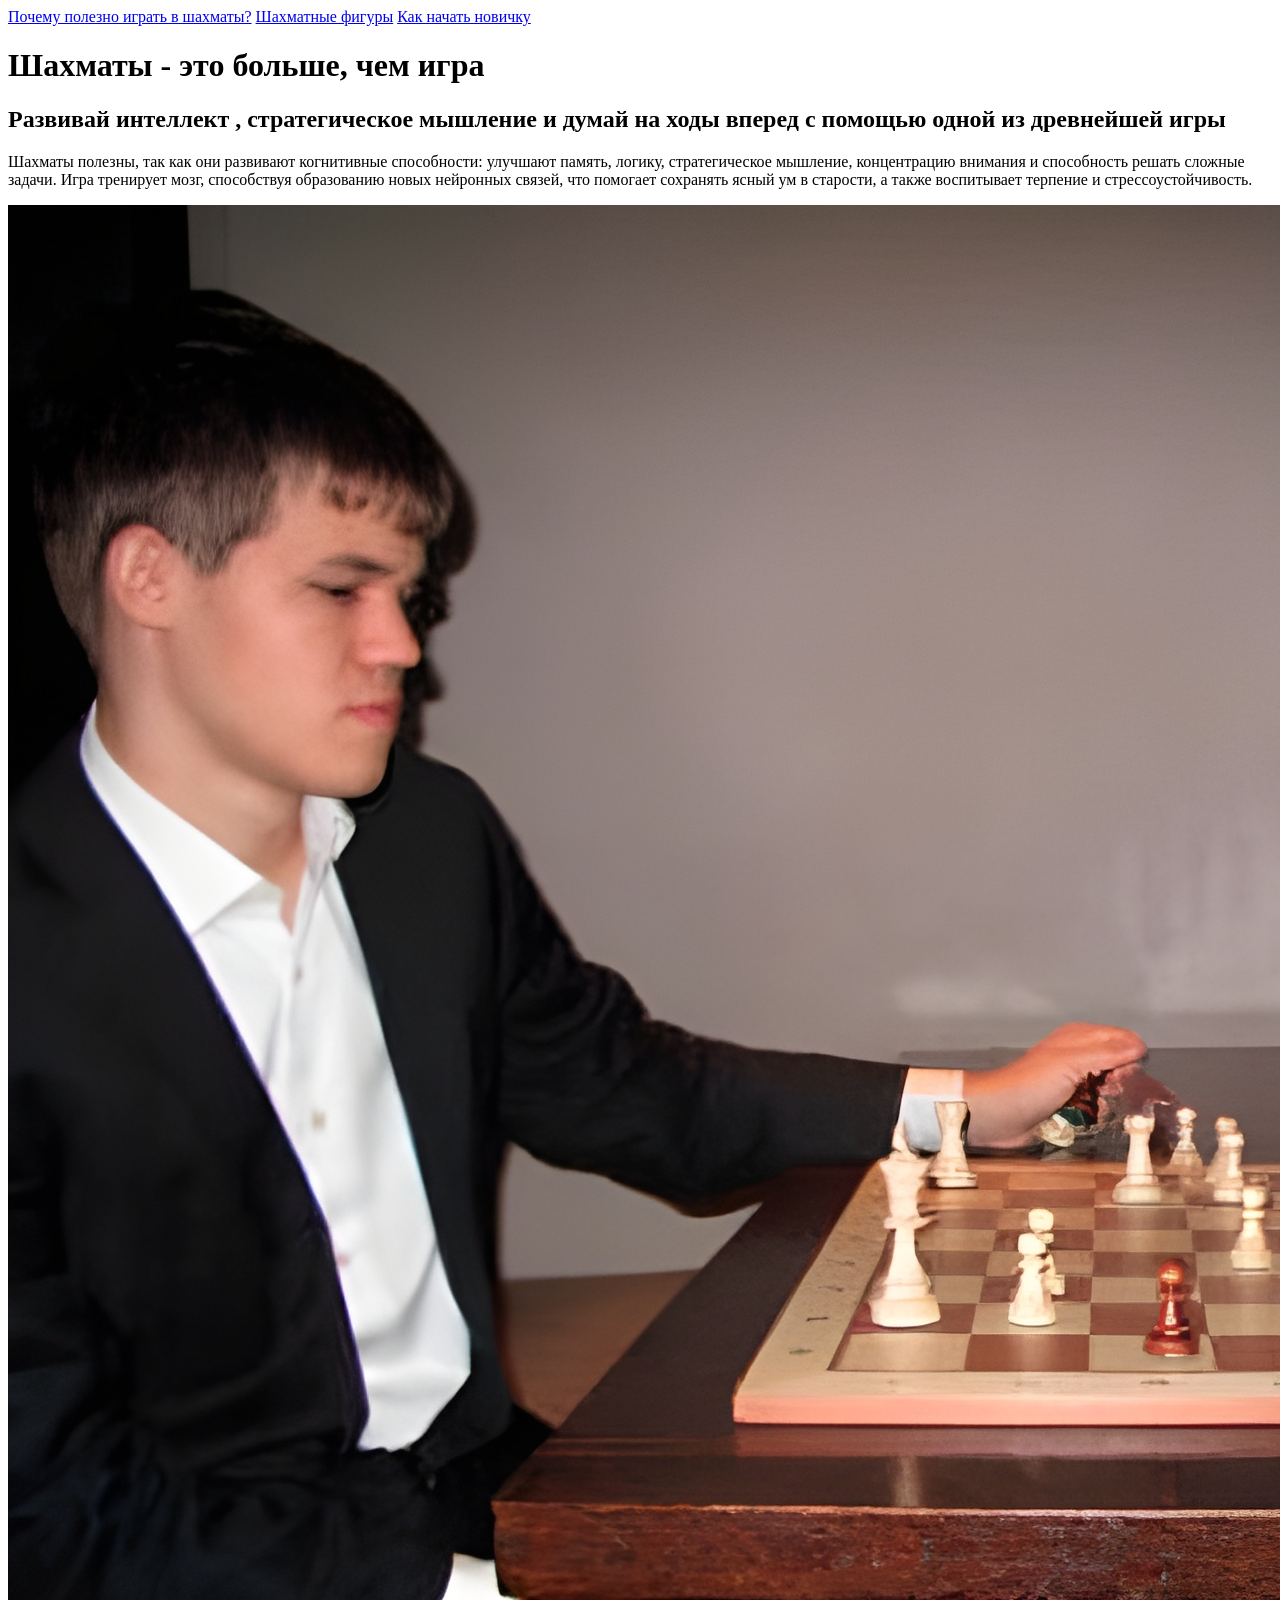
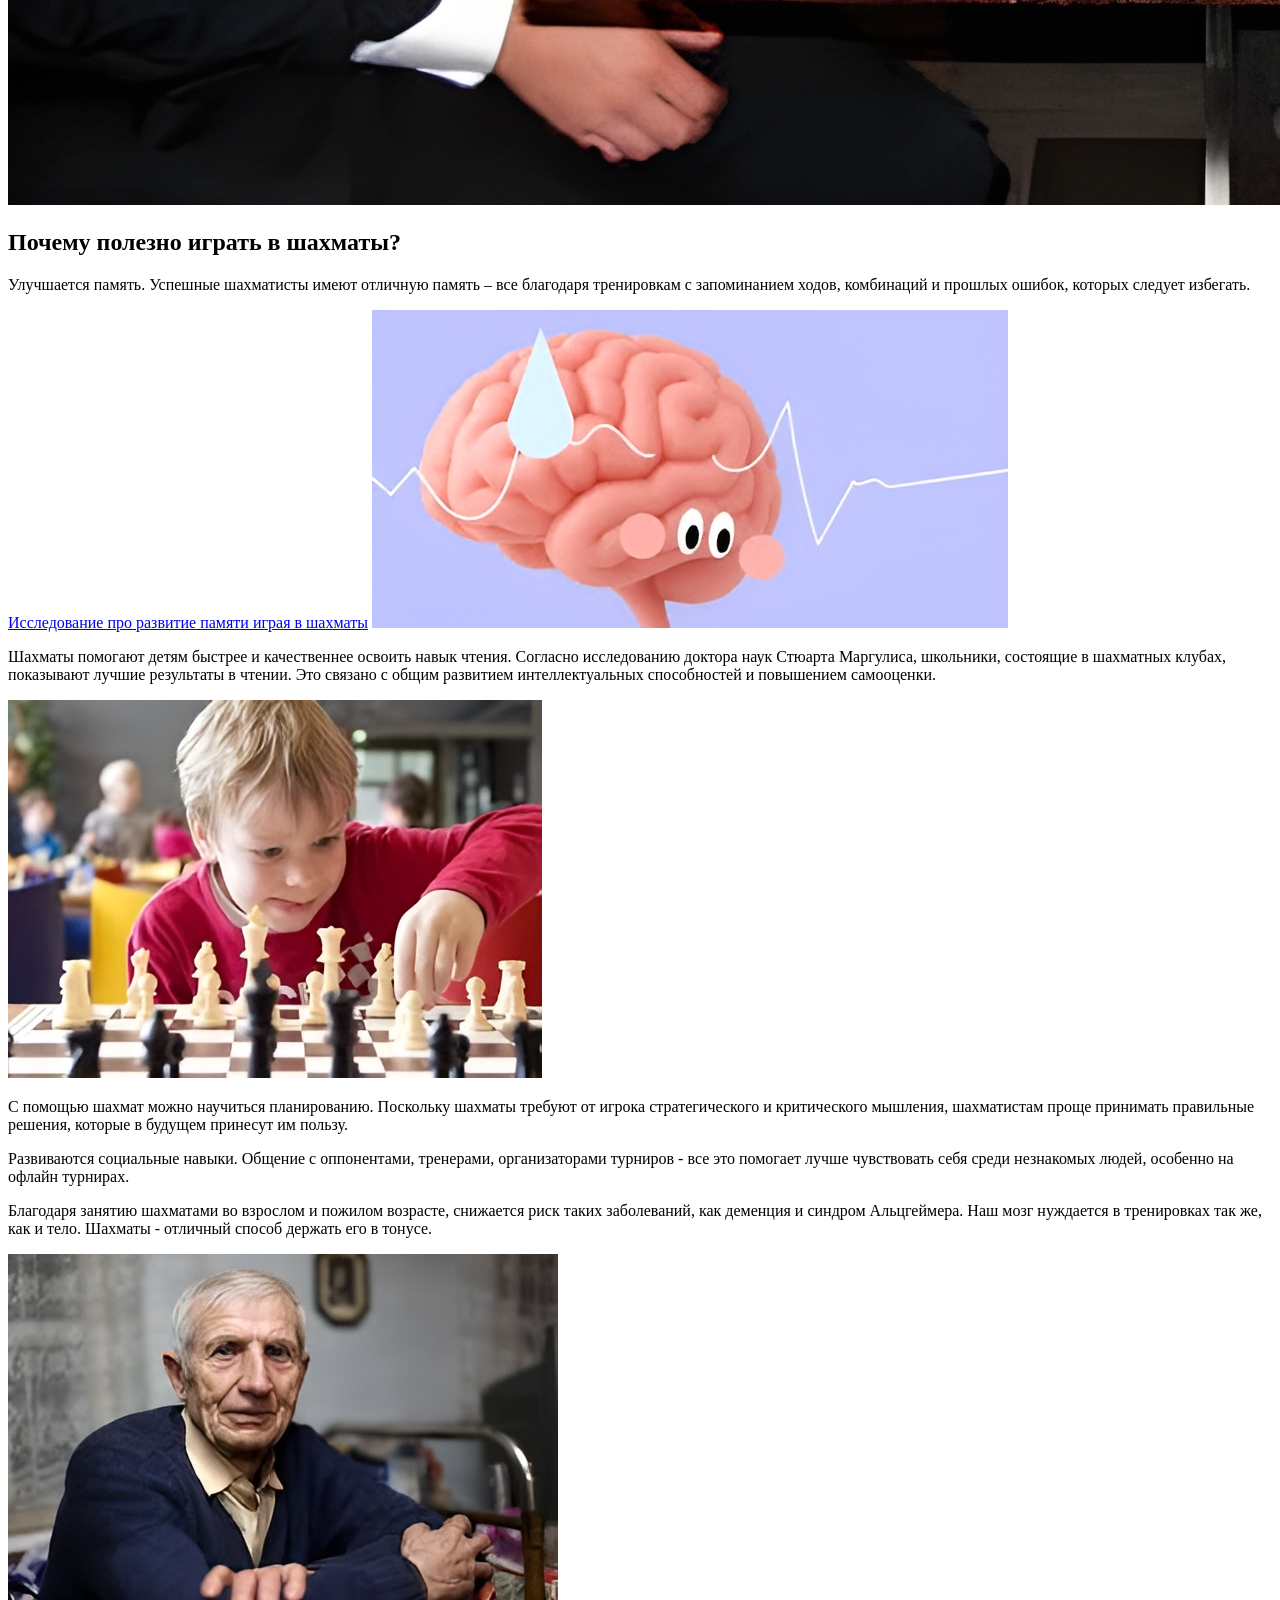
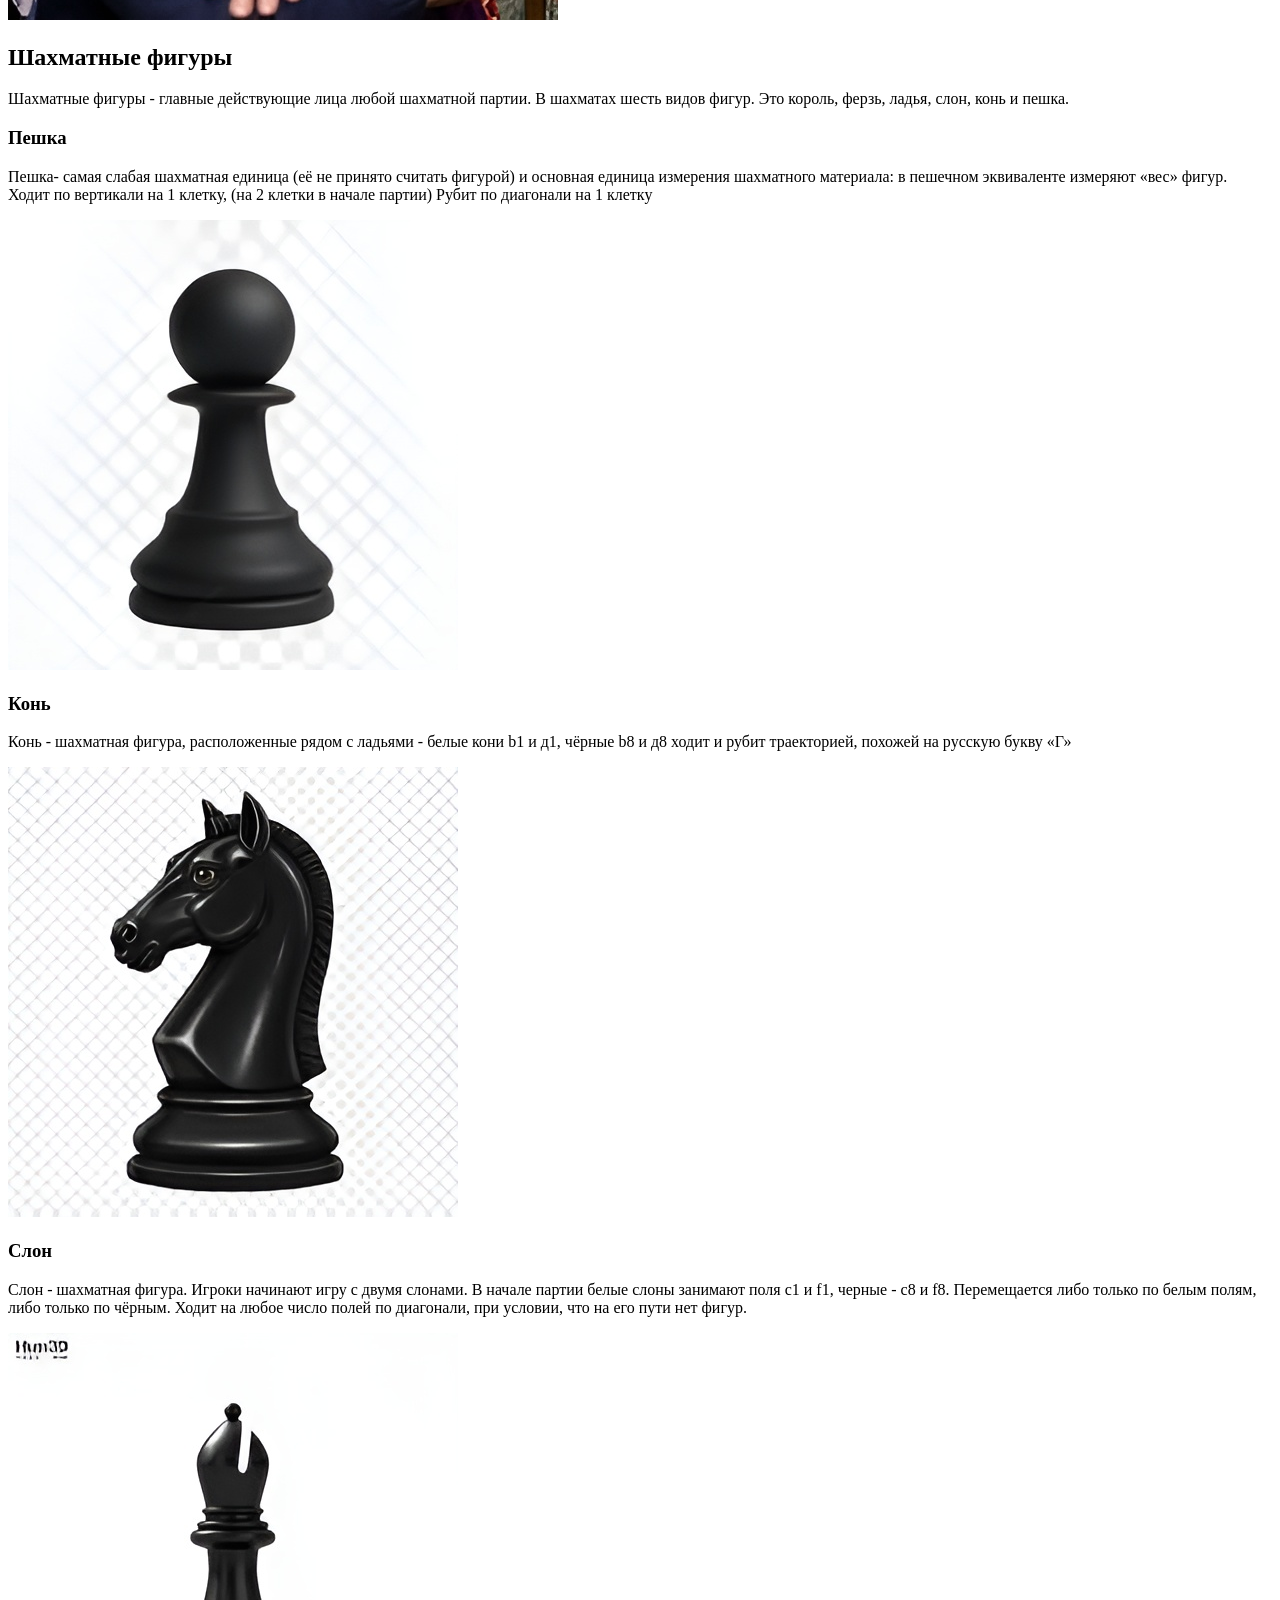
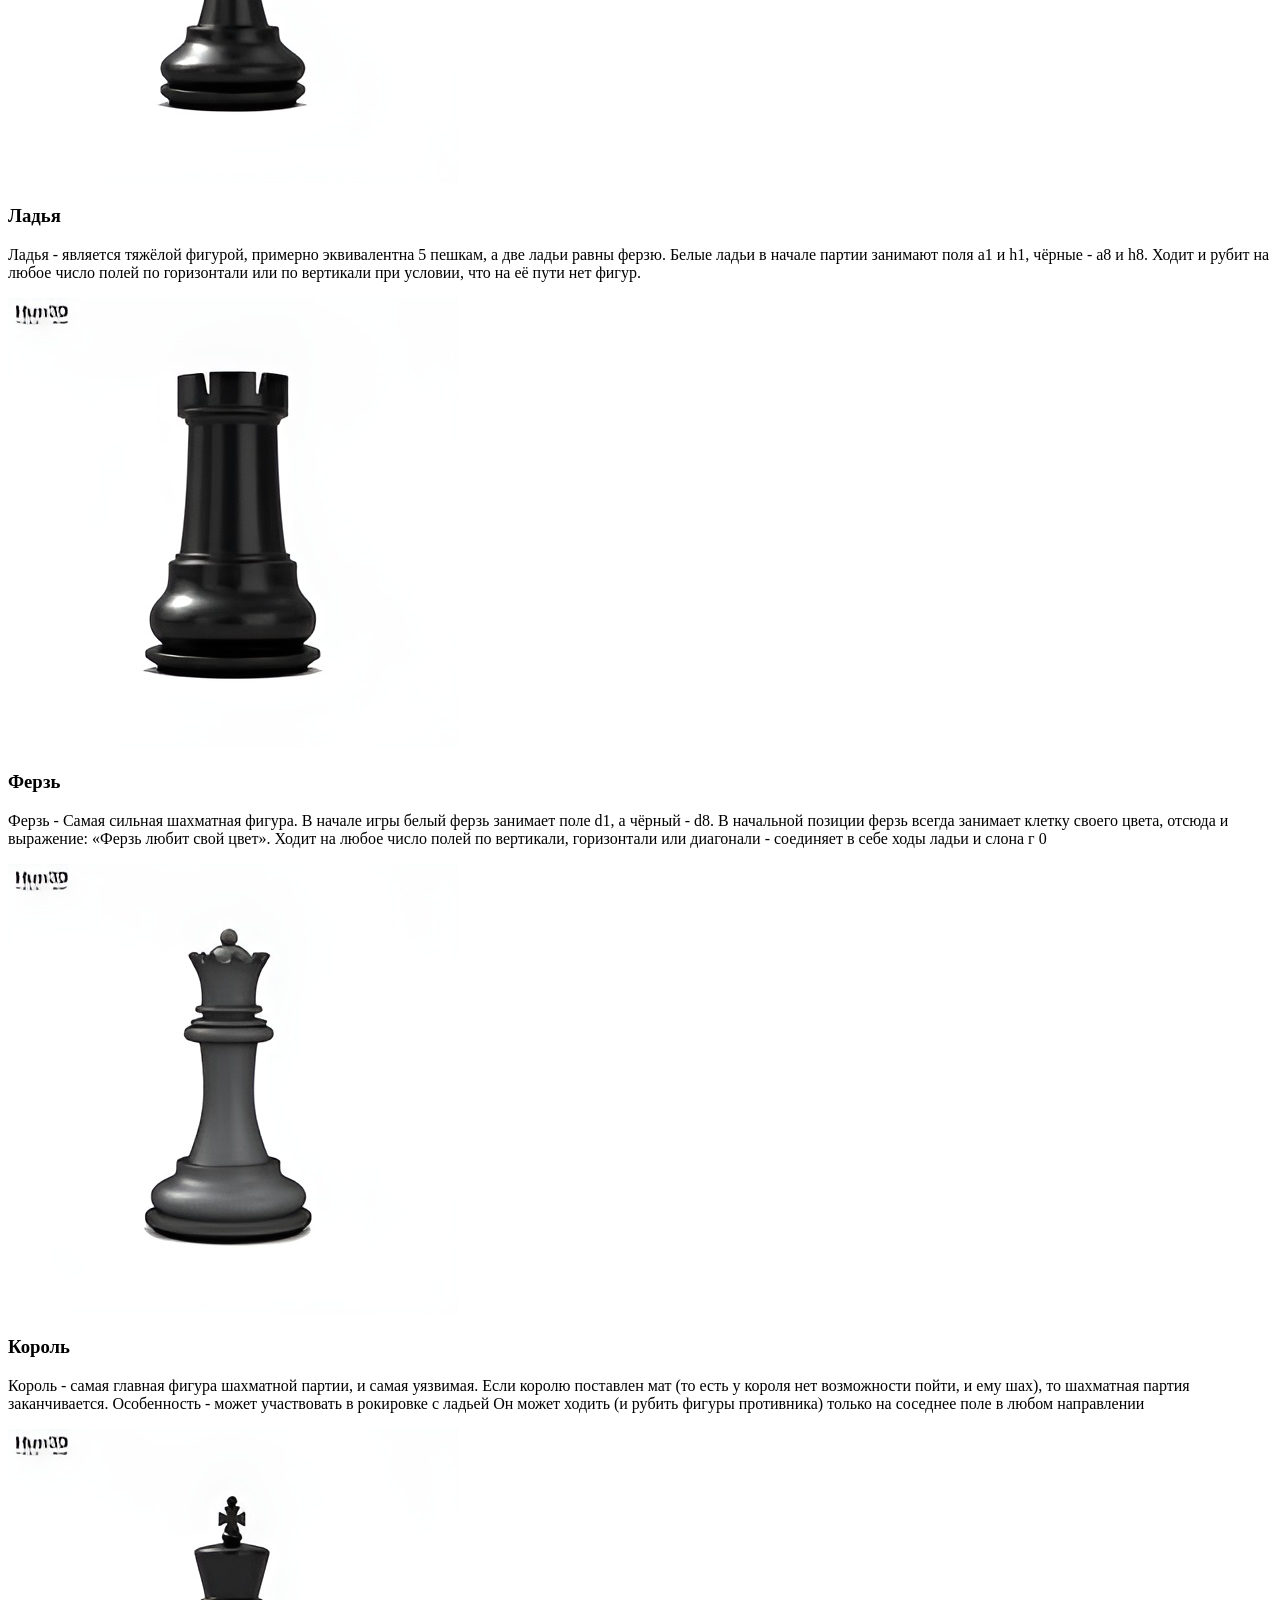
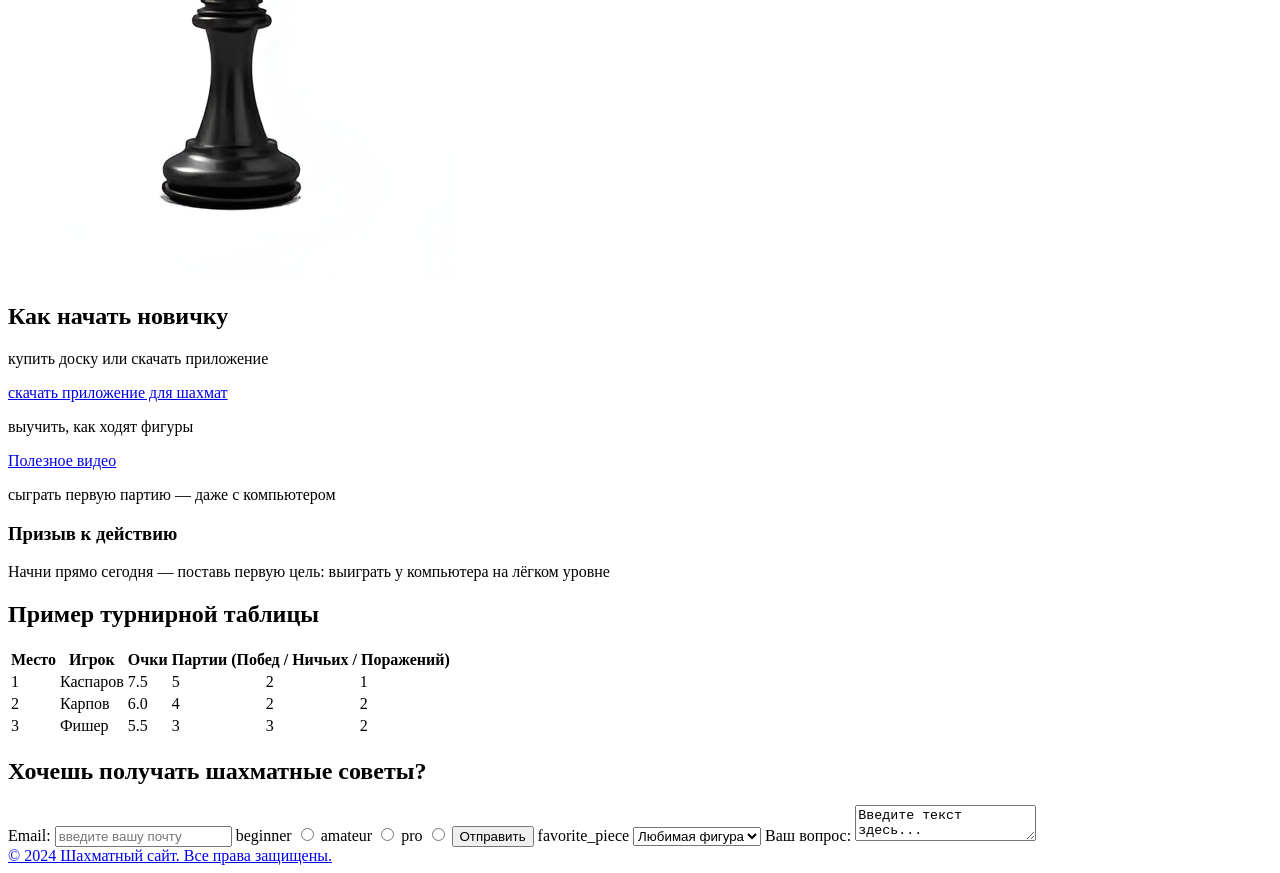
==== index.html @ 3e20a22a "add index.html" ====
<!doctype html>
<html lang="ru">
  <head>
    <meta charset="UTF-8" />
    <meta name="viewport" content="width=device-width, initial-scale=1.0" />
    <title>Chess</title>
  </head>
  <body>
    <nav>
      <a href="#First-chapter">Почему полезно играть в шахматы?</a>
      <a href="#pieces">Шахматные фигуры</a>
      <a href="#beginner">Как начать новичку</a>
    </nav>
    <header>
      <h1>Шахматы - это больше, чем игра</h1>
      <h2>
        Развивай интеллект , стратегическое мышление и думай на ходы вперед с
        помощью одной из древнейшей игры
      </h2>
    </header>
    <main>
      <p>
        Шахматы полезны, так как они развивают когнитивные способности: улучшают
        память, логику, стратегическое мышление, концентрацию внимания и
        способность решать сложные задачи. Игра тренирует мозг, способствуя
        образованию новых нейронных связей, что помогает сохранять ясный ум в
        старости, а также воспитывает терпение и стрессоустойчивость.
      </p>
      <img src="resources/champions.jpg" alt="chess play" />
      <section>
        <h2 id="First-chapter">Почему полезно играть в шахматы?</h2>
        <p>
          Улучшается память. Успешные шахматисты имеют отличную память – все
          благодаря тренировкам с запоминанием ходов, комбинаций и прошлых
          ошибок, которых следует избегать.
        </p>
        <a
          href="https://www.scielo.br/j/anp/a/CWFYKTTWwVJHN7kbCyrWy7q/?format=pdf&lang=en"
          >Исследование про развитие памяти играя в шахматы</a
        >
        <img src="resources/brain.jpg" alt="brain" />
        <p>
          Шахматы помогают детям быстрее и качественнее освоить навык чтения.
          Согласно исследованию доктора наук Стюарта Маргулиса, школьники,
          состоящие в шахматных клубах, показывают лучшие результаты в чтении.
          Это связано с общим развитием интеллектуальных способностей и
          повышением самооценки.
        </p>
        <img src="resources/kid.jpg" alt="kid" />
        <p>
          С помощью шахмат можно научиться планированию. Поскольку шахматы
          требуют от игрока стратегического и критического мышления, шахматистам
          проще принимать правильные решения, которые в будущем принесут им
          пользу.
        </p>
        <p>
          Развиваются социальные навыки. Общение с оппонентами, тренерами,
          организаторами турниров - все это помогает лучше чувствовать себя
          среди незнакомых людей, особенно на офлайн турнирах.
        </p>
        <p>
          Благодаря занятию шахматами во взрослом и пожилом возрасте, снижается
          риск таких заболеваний, как деменция и синдром Альцгеймера. Наш мозг
          нуждается в тренировках так же, как и тело. Шахматы - отличный способ
          держать его в тонусе.
        </p>
        <img src="resources/adult.jpg" alt="adult" />
      </section>
      <section>
          <h2 id="pieces">Шахматные фигуры</h2>
          <p>
            Шахматные фигуры - главные действующие лица любой шахматной партии.
            В шахматах шесть видов фигур. Это король, ферзь, ладья, слон, конь и
            пешка.
          </p>
          <article>
          <h3>Пешка</h3>
          <p>
            Пешка- cамая слабая шахматная единица (её не принято считать
            фигурой) и основная единица измерения шахматного материала: в
            пешечном эквиваленте измеряют «вес» фигур. Ходит по вертикали на 1
            клетку, (на 2 клетки в начале партии) Рубит по диагонали на 1 клетку
          </p>
          <img src="resources/pawn.jpg" alt="pawn" />
          </article>
        </article>
        <article>
        <h3>Конь</h3>
        <p>
          Конь - шахматная фигура, расположенные рядом с ладьями - белые кони b1
          и д1, чёрные b8 и д8 ходит и рубит траекторией, похожей на русскую
          букву «Г»
        </p>
        <img src="resources/knight.jpg" alt="knight" />
        </article>
        <article>
          <h3>Слон</h3>
        <p>
          Слон - шахматная фигура. Игроки начинают игру с двумя слонами. В
          начале партии белые слоны занимают поля с1 и f1, черные - с8 и f8.
          Перемещается либо только по белым полям, либо только по чёрным. Ходит
          на любое число полей по диагонали, при условии, что на его пути нет
          фигур.
        </p>
        <img src="resources/bishop.jpg" alt="bishop" />
        </article>
        <article><h3>Ладья</h3>
        <p>
          Ладья - является тяжёлой фигурой, примерно эквивалентна 5 пешкам, а
          две ладьи равны ферзю. Белые ладьи в начале партии занимают поля а1 и
          h1, чёрные - а8 и h8. Ходит и рубит на любое число полей по
          горизонтали или по вертикали при условии, что на её пути нет фигур.
        </p>
        <img src="resources/rook.jpg" alt="rook" />
        </article>
        <article><h3>Ферзь</h3>
        <p>
          Ферзь - Самая сильная шахматная фигура. В начале игры белый ферзь
          занимает поле d1, а чёрный - d8. В начальной позиции ферзь всегда
          занимает клетку своего цвета, отсюда и выражение: «Ферзь любит свой
          цвет». Ходит на любое число полей по вертикали, горизонтали или
          диагонали - соединяет в себе ходы ладьи и слона г 0
        </p>
        <img src="resources/queen.jpg" alt="queen" />
        </article>
        <article>
          <h3>Король</h3>
        <p>
          Король - самая главная фигура шахматной партии, и самая уязвимая. Если
          королю поставлен мат (то есть у короля нет возможности пойти, и ему
          шах), то шахматная партия заканчивается. Особенность - может
          участвовать в рокировке с ладьей Он может ходить (и рубить фигуры
          противника) только на соседнее поле в любом направлении
        </p>
        <img src="resources/king.jpg" alt="king" />
        </article>
      </section>
      <section>
        <h2 id="beginner">Как начать новичку</h2>
        <p>купить доску или скачать приложение</p>
        <a href="https://chess.com/">скачать приложение для шахмат</a>
        <p>выучить, как ходят фигуры</p>
        <a href="https://www.youtube.com/watch?v=Et4x_ofQCbI">Полезное видео</a>
        <p>сыграть первую партию — даже с компьютером</p>
        <h3>Призыв к действию</h3>
        <p>
          Начни прямо сегодня — поставь первую цель: выиграть у компьютера на
          лёгком уровне
        </p>
      </section>
      <section>
        <h2>Пример турнирной таблицы</h2>
        <table>
          <tr>
            <th>Место</th>
            <th>Игрок</th>
            <th>Очки</th>
            <th colspan="3">Партии (Побед / Ничьих / Поражений)</th>
          </tr>
          <tr>
            <td>1</td>
            <td>Каспаров</td>
            <td>7.5</td>
            <td>5</td>
            <td>2</td>
            <td>1</td>
          </tr>
          <tr>
            <td>2</td>
            <td>Карпов</td>
            <td>6.0</td>
            <td>4</td>
            <td>2</td>
            <td>2</td>
          </tr>
          <tr>
            <td>3</td>
            <td>Фишер</td>
            <td>5.5</td>
            <td>3</td>
            <td>3</td>
            <td>2</td>
          </tr>
        </table>
      </section>
      <section>
        <h2>Хочешь получать шахматные советы?</h2>
        <form>
          <label>Email:</label>
          <input
            type="email"
            name="user_email"
            placeholder="введите вашу почту"
            required
          />
          beginner
          <input type="radio" name="level" value="" />
          amateur
          <input type="radio" name="level" value="" />
          pro
          <input type="radio" name="level" value="" />
          <button type="submit">Отправить</button>
          <label for="favorite_piece"
            >favorite_piece
            <select name="Любимая фигура" id="favorite_piece">
              <option value="">Любимая фигура</option>
              <option value="pawn">пешка</option>
              <option value="knight">конь</option>
              <option value="bishop">слон</option>
              <option value="rook">ладья</option>
              <option value="queen">ферзь</option>
              <option value="king">король</option>
            </select>
          </label>
          <label for="message">Ваш вопрос:</label>
          <textarea name="question" id="message">
Введите текст здесь...</textarea
          >
        </form>
      </section>
    </main>
    <footer>
      <a href="https://www.chess.com/">© 2024 Шахматный сайт. Все права защищены.</a>
    </footer>
  </body>
</html>
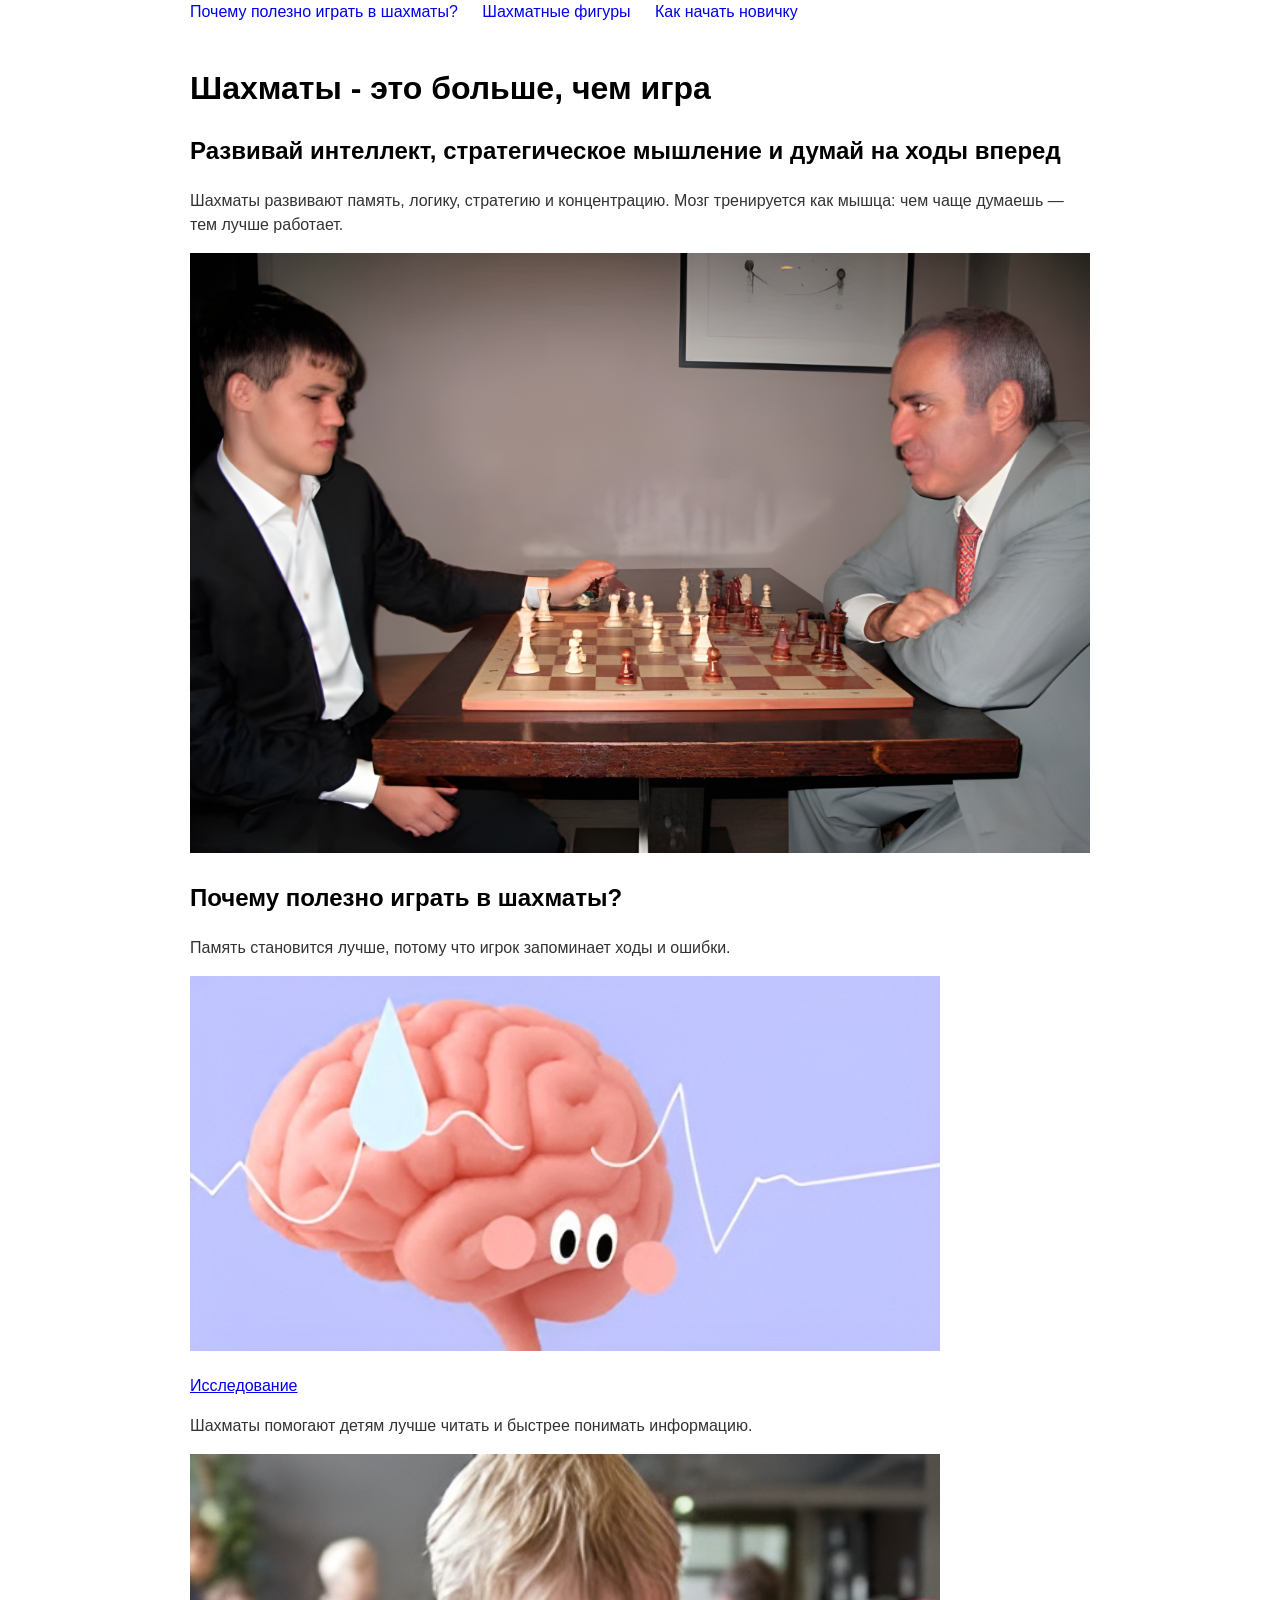
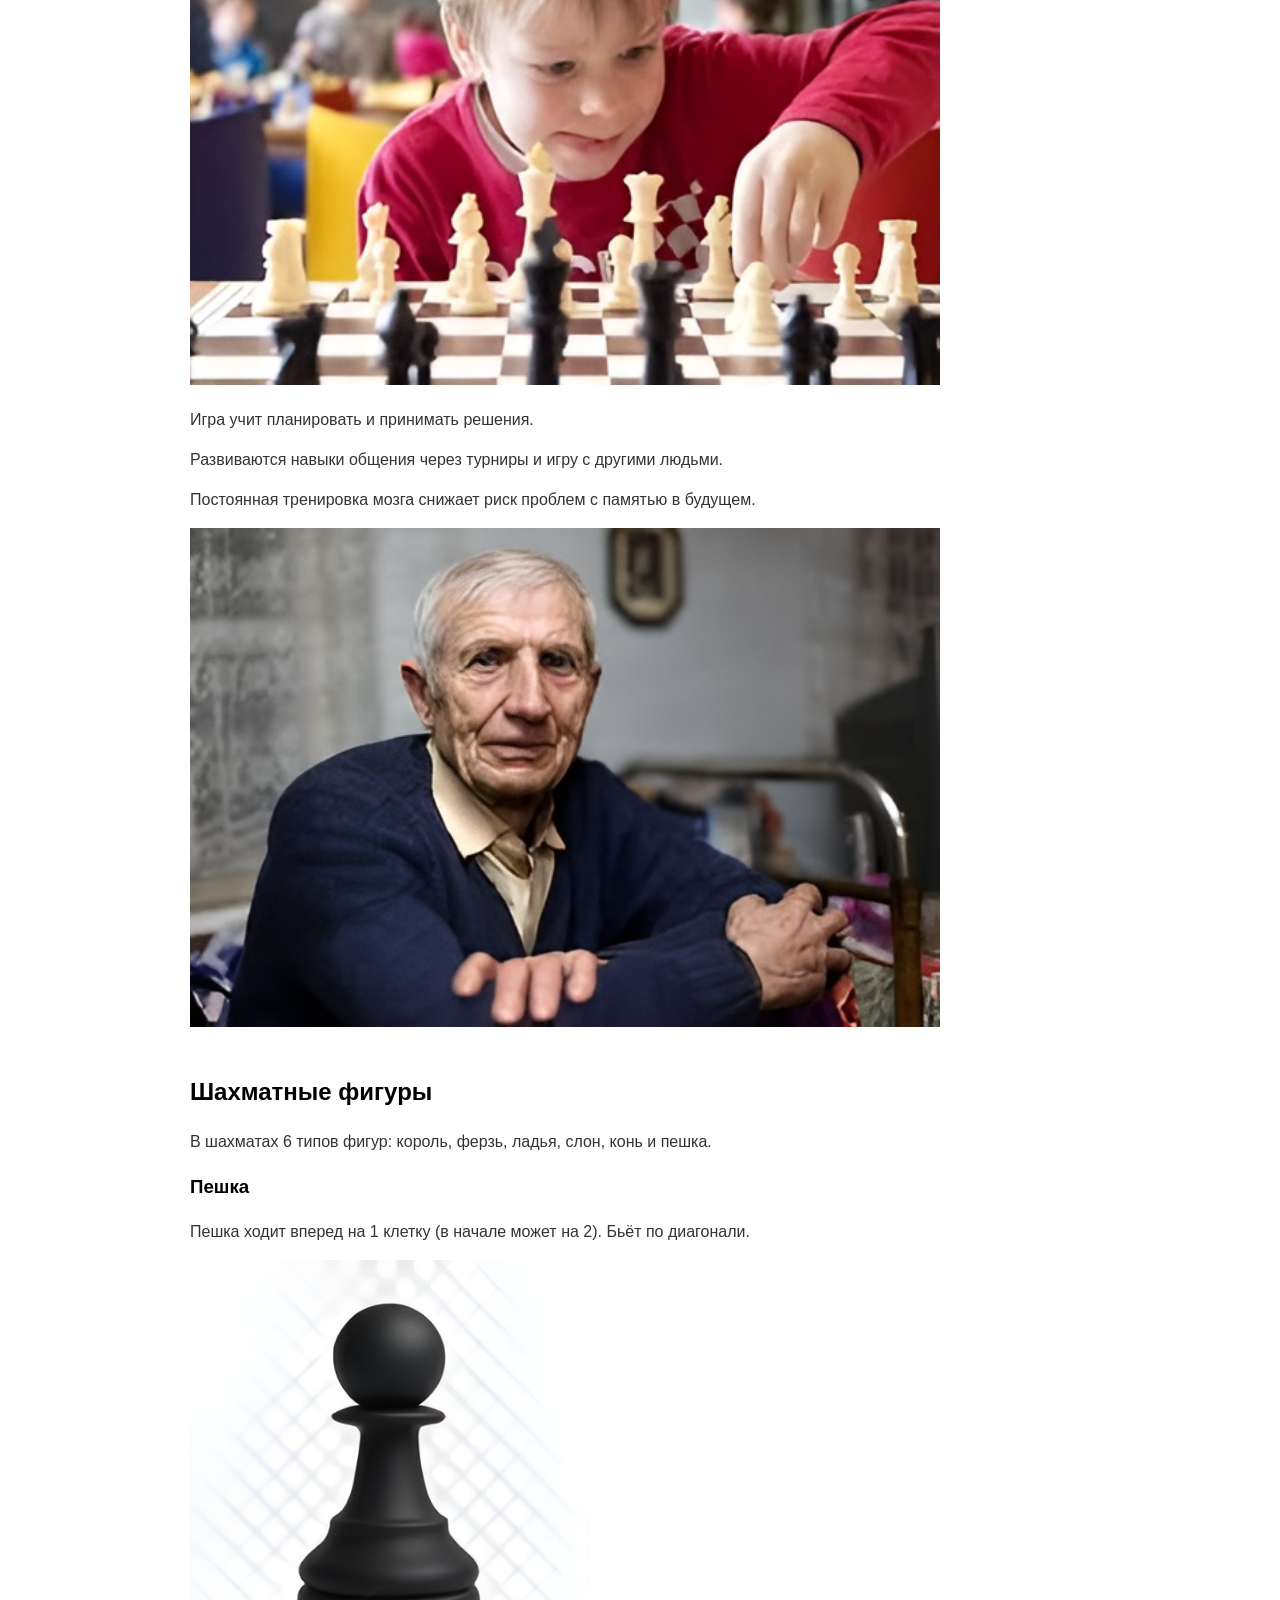
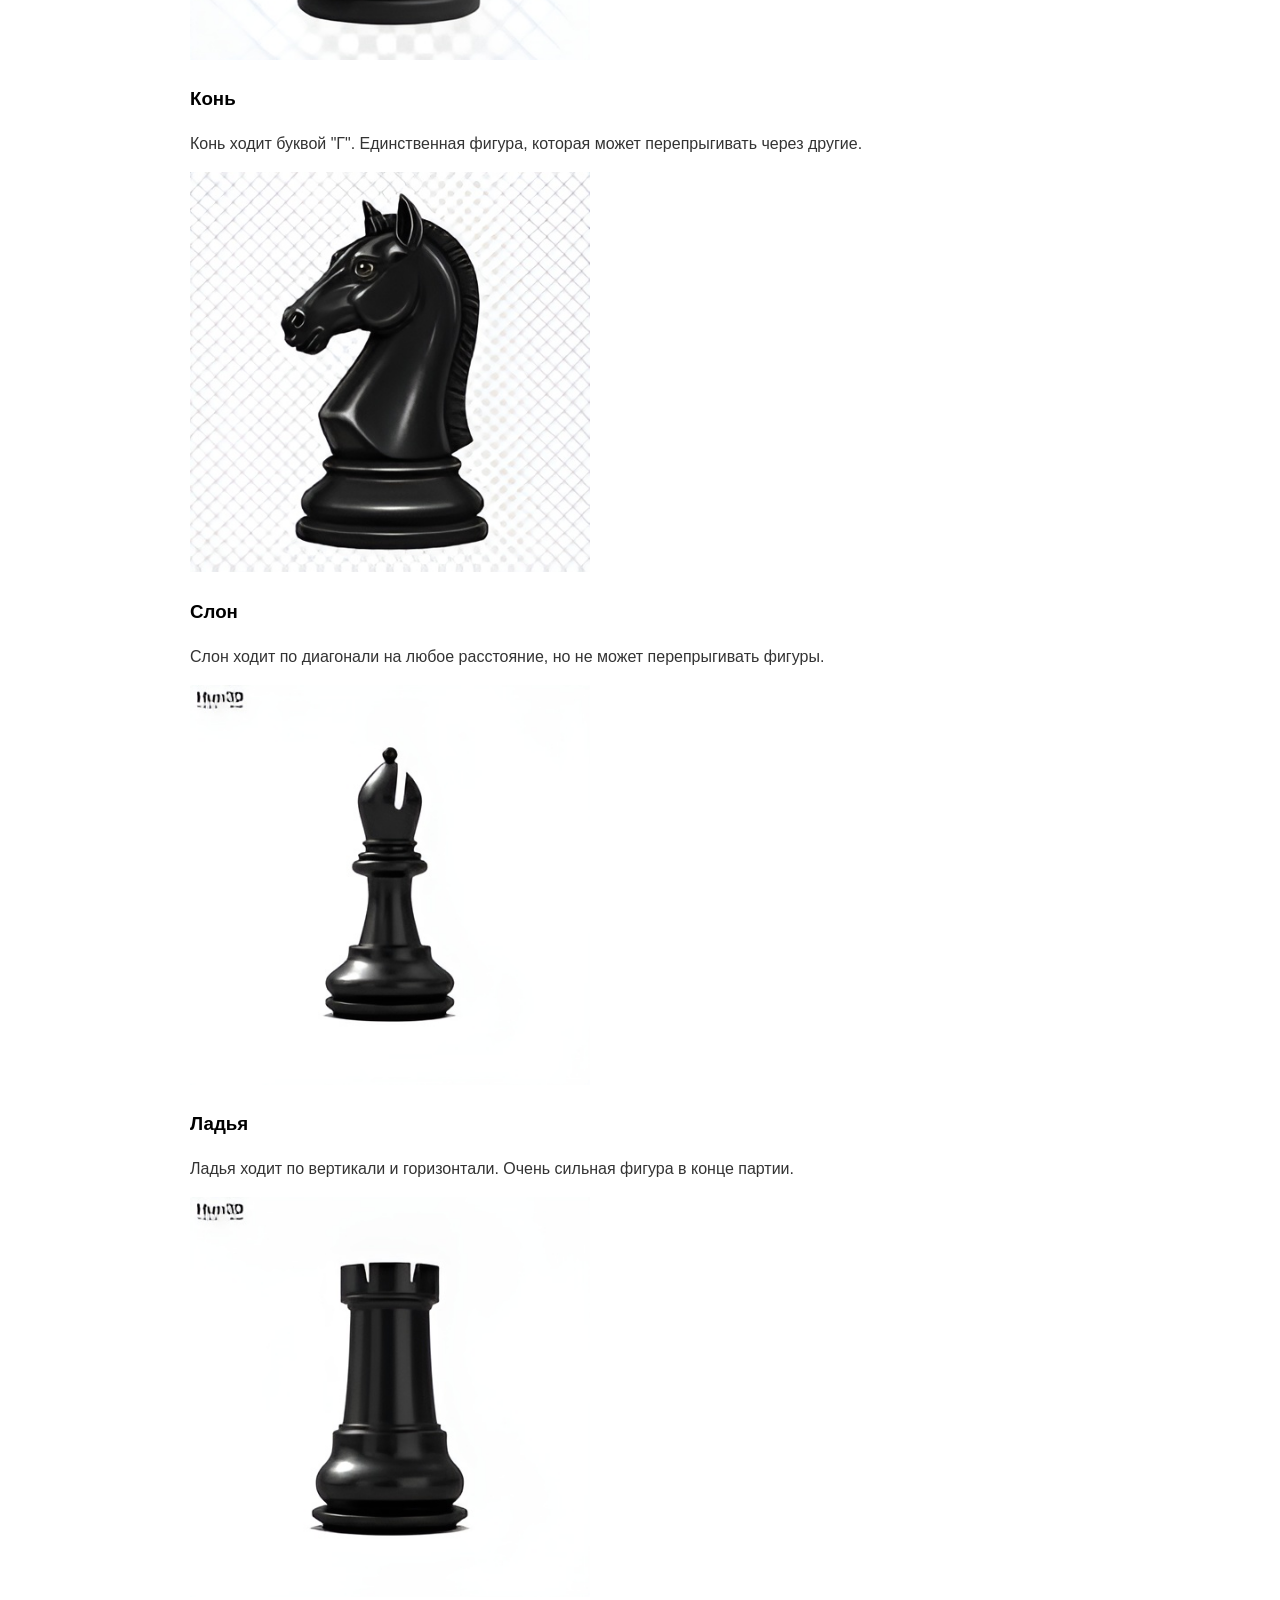
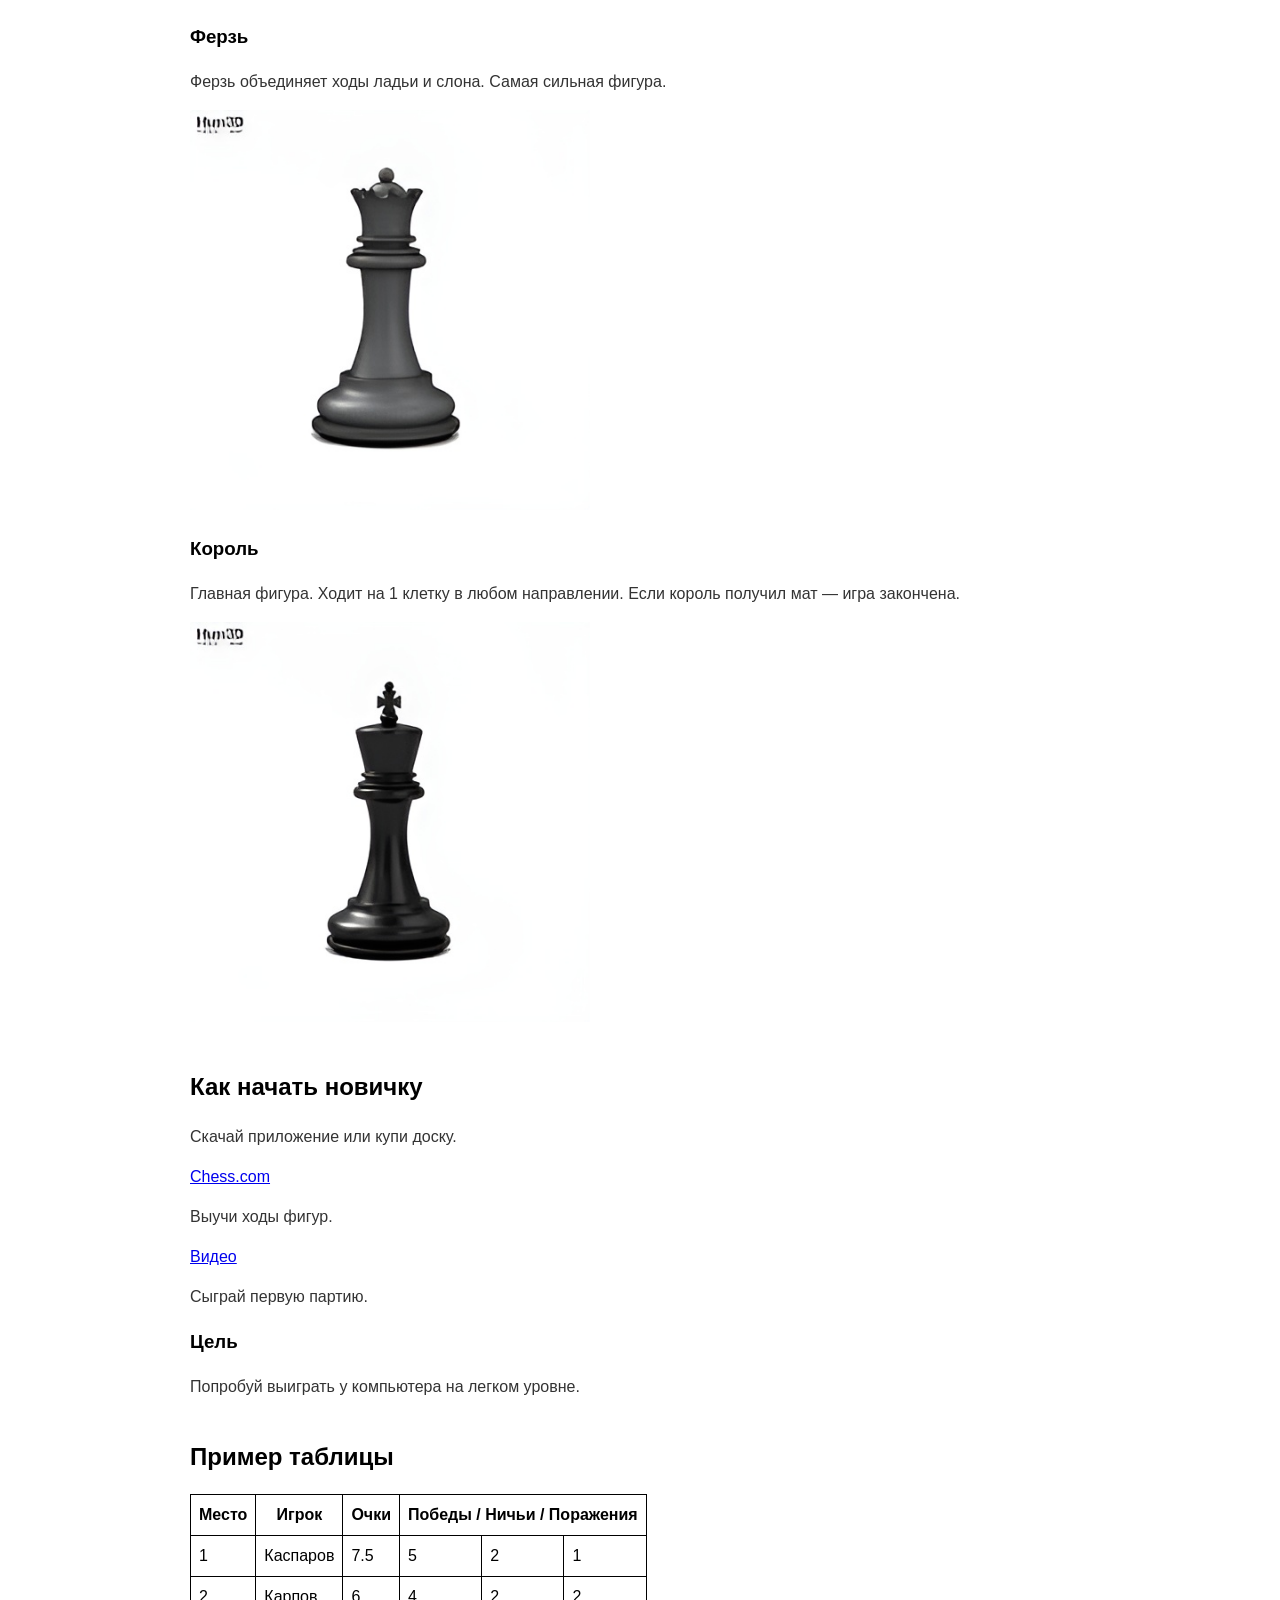
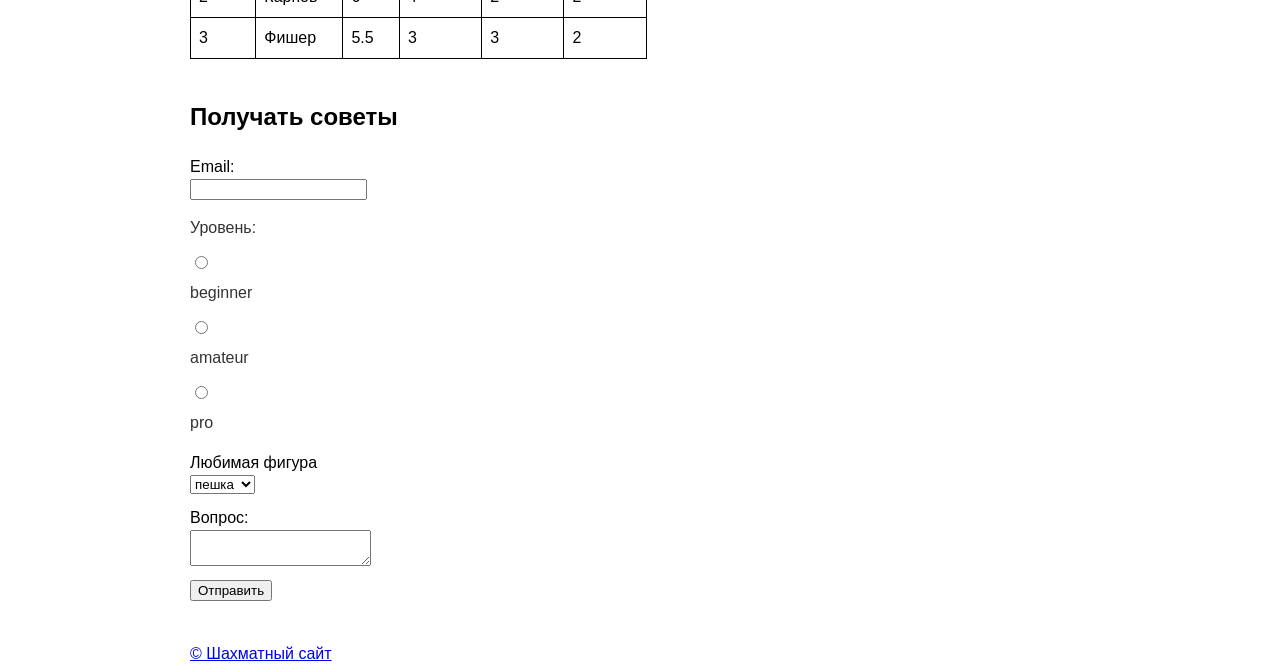
==== commit 9229bc18: "final version of chess html project" ====
--- a/index.html
+++ b/index.html
@@ -2,161 +2,178 @@
 <html lang="ru">
   <head>
     <meta charset="UTF-8" />
-    <meta name="viewport" content="width=device-width, initial-scale=1.0" />
     <title>Chess</title>
+    <link rel="stylesheet" href="style.css" />
   </head>
+
   <body>
     <nav>
-      <a href="#First-chapter">Почему полезно играть в шахматы?</a>
+      <a href="#benefits">Почему полезно играть в шахматы?</a>
       <a href="#pieces">Шахматные фигуры</a>
       <a href="#beginner">Как начать новичку</a>
     </nav>
+
     <header>
       <h1>Шахматы - это больше, чем игра</h1>
       <h2>
-        Развивай интеллект , стратегическое мышление и думай на ходы вперед с
-        помощью одной из древнейшей игры
+        Развивай интеллект, стратегическое мышление и думай на ходы вперед
       </h2>
     </header>
+
     <main>
       <p>
-        Шахматы полезны, так как они развивают когнитивные способности: улучшают
-        память, логику, стратегическое мышление, концентрацию внимания и
-        способность решать сложные задачи. Игра тренирует мозг, способствуя
-        образованию новых нейронных связей, что помогает сохранять ясный ум в
-        старости, а также воспитывает терпение и стрессоустойчивость.
+        Шахматы развивают память, логику, стратегию и концентрацию. Мозг
+        тренируется как мышца: чем чаще думаешь — тем лучше работает.
       </p>
-      <img src="resources/champions.jpg" alt="chess play" />
-      <section>
-        <h2 id="First-chapter">Почему полезно играть в шахматы?</h2>
-        <p>
-          Улучшается память. Успешные шахматисты имеют отличную память – все
-          благодаря тренировкам с запоминанием ходов, комбинаций и прошлых
-          ошибок, которых следует избегать.
-        </p>
-        <a
-          href="https://www.scielo.br/j/anp/a/CWFYKTTWwVJHN7kbCyrWy7q/?format=pdf&lang=en"
-          >Исследование про развитие памяти играя в шахматы</a
-        >
-        <img src="resources/brain.jpg" alt="brain" />
-        <p>
-          Шахматы помогают детям быстрее и качественнее освоить навык чтения.
-          Согласно исследованию доктора наук Стюарта Маргулиса, школьники,
-          состоящие в шахматных клубах, показывают лучшие результаты в чтении.
-          Это связано с общим развитием интеллектуальных способностей и
-          повышением самооценки.
-        </p>
-        <img src="resources/kid.jpg" alt="kid" />
-        <p>
-          С помощью шахмат можно научиться планированию. Поскольку шахматы
-          требуют от игрока стратегического и критического мышления, шахматистам
-          проще принимать правильные решения, которые в будущем принесут им
-          пользу.
-        </p>
-        <p>
-          Развиваются социальные навыки. Общение с оппонентами, тренерами,
-          организаторами турниров - все это помогает лучше чувствовать себя
-          среди незнакомых людей, особенно на офлайн турнирах.
-        </p>
-        <p>
-          Благодаря занятию шахматами во взрослом и пожилом возрасте, снижается
-          риск таких заболеваний, как деменция и синдром Альцгеймера. Наш мозг
-          нуждается в тренировках так же, как и тело. Шахматы - отличный способ
-          держать его в тонусе.
-        </p>
-        <img src="resources/adult.jpg" alt="adult" />
-      </section>
-      <section>
-          <h2 id="pieces">Шахматные фигуры</h2>
-          <p>
-            Шахматные фигуры - главные действующие лица любой шахматной партии.
-            В шахматах шесть видов фигур. Это король, ферзь, ладья, слон, конь и
-            пешка.
-          </p>
-          <article>
+
+      <img
+        id="img-champions"
+        src="real-one/resources/champions.jpg"
+        alt="chess"
+      />
+
+      <section>
+        <h2 id="benefits">Почему полезно играть в шахматы?</h2>
+
+        <p>
+          Память становится лучше, потому что игрок запоминает ходы и ошибки.
+        </p>
+
+        <img id="img-brain" src="real-one/resources/brain.jpg" alt="brain" />
+
+        <p>
+          <a
+            href="https://www.scielo.br/j/anp/a/CWFYKTTWVJHN7kbCyrWy7q/?format=pdf&lang=en"
+          >
+            Исследование
+          </a>
+        </p>
+
+        <p>
+          Шахматы помогают детям лучше читать и быстрее понимать информацию.
+        </p>
+
+        <img id="img-kid" src="real-one/resources/kid.jpg" alt="kid" />
+
+        <p>Игра учит планировать и принимать решения.</p>
+
+        <p>Развиваются навыки общения через турниры и игру с другими людьми.</p>
+
+        <p>
+          Постоянная тренировка мозга снижает риск проблем с памятью в будущем.
+        </p>
+
+        <img id="img-adult" src="real-one/resources/adult.jpg" alt="adult" />
+      </section>
+
+      <section>
+        <h2 id="pieces">Шахматные фигуры</h2>
+
+        <p>
+          В шахматах 6 типов фигур: король, ферзь, ладья, слон, конь и пешка.
+        </p>
+
+        <article>
           <h3>Пешка</h3>
-          <p>
-            Пешка- cамая слабая шахматная единица (её не принято считать
-            фигурой) и основная единица измерения шахматного материала: в
-            пешечном эквиваленте измеряют «вес» фигур. Ходит по вертикали на 1
-            клетку, (на 2 клетки в начале партии) Рубит по диагонали на 1 клетку
-          </p>
-          <img src="resources/pawn.jpg" alt="pawn" />
-          </article>
-        </article>
-        <article>
-        <h3>Конь</h3>
-        <p>
-          Конь - шахматная фигура, расположенные рядом с ладьями - белые кони b1
-          и д1, чёрные b8 и д8 ходит и рубит траекторией, похожей на русскую
-          букву «Г»
-        </p>
-        <img src="resources/knight.jpg" alt="knight" />
-        </article>
+
+          <p>
+            Пешка ходит вперед на 1 клетку (в начале может на 2). Бьёт по
+            диагонали.
+          </p>
+
+          <img id="img-pawn" src="real-one/resources/pawn.jpg" alt="pawn" />
+        </article>
+
+        <article>
+          <h3>Конь</h3>
+
+          <p>
+            Конь ходит буквой "Г". Единственная фигура, которая может
+            перепрыгивать через другие.
+          </p>
+
+          <img
+            id="img-knight"
+            src="real-one/resources/knight.jpg"
+            alt="knight"
+          />
+        </article>
+
         <article>
           <h3>Слон</h3>
-        <p>
-          Слон - шахматная фигура. Игроки начинают игру с двумя слонами. В
-          начале партии белые слоны занимают поля с1 и f1, черные - с8 и f8.
-          Перемещается либо только по белым полям, либо только по чёрным. Ходит
-          на любое число полей по диагонали, при условии, что на его пути нет
-          фигур.
-        </p>
-        <img src="resources/bishop.jpg" alt="bishop" />
-        </article>
-        <article><h3>Ладья</h3>
-        <p>
-          Ладья - является тяжёлой фигурой, примерно эквивалентна 5 пешкам, а
-          две ладьи равны ферзю. Белые ладьи в начале партии занимают поля а1 и
-          h1, чёрные - а8 и h8. Ходит и рубит на любое число полей по
-          горизонтали или по вертикали при условии, что на её пути нет фигур.
-        </p>
-        <img src="resources/rook.jpg" alt="rook" />
-        </article>
-        <article><h3>Ферзь</h3>
-        <p>
-          Ферзь - Самая сильная шахматная фигура. В начале игры белый ферзь
-          занимает поле d1, а чёрный - d8. В начальной позиции ферзь всегда
-          занимает клетку своего цвета, отсюда и выражение: «Ферзь любит свой
-          цвет». Ходит на любое число полей по вертикали, горизонтали или
-          диагонали - соединяет в себе ходы ладьи и слона г 0
-        </p>
-        <img src="resources/queen.jpg" alt="queen" />
-        </article>
+
+          <p>
+            Слон ходит по диагонали на любое расстояние, но не может
+            перепрыгивать фигуры.
+          </p>
+
+          <img
+            id="img-bishop"
+            src="real-one/resources/bishop.jpg"
+            alt="bishop"
+          />
+        </article>
+
+        <article>
+          <h3>Ладья</h3>
+
+          <p>
+            Ладья ходит по вертикали и горизонтали. Очень сильная фигура в конце
+            партии.
+          </p>
+
+          <img id="img-rook" src="real-one/resources/rook.jpg" alt="rook" />
+        </article>
+
+        <article>
+          <h3>Ферзь</h3>
+
+          <p>Ферзь объединяет ходы ладьи и слона. Самая сильная фигура.</p>
+
+          <img id="img-queen" src="real-one/resources/queen.jpg" alt="queen" />
+        </article>
+
         <article>
           <h3>Король</h3>
-        <p>
-          Король - самая главная фигура шахматной партии, и самая уязвимая. Если
-          королю поставлен мат (то есть у короля нет возможности пойти, и ему
-          шах), то шахматная партия заканчивается. Особенность - может
-          участвовать в рокировке с ладьей Он может ходить (и рубить фигуры
-          противника) только на соседнее поле в любом направлении
-        </p>
-        <img src="resources/king.jpg" alt="king" />
-        </article>
-      </section>
+
+          <p>
+            Главная фигура. Ходит на 1 клетку в любом направлении. Если король
+            получил мат — игра закончена.
+          </p>
+
+          <img id="img-king" src="real-one/resources/king.jpg" alt="king" />
+        </article>
+      </section>
+
       <section>
         <h2 id="beginner">Как начать новичку</h2>
-        <p>купить доску или скачать приложение</p>
-        <a href="https://chess.com/">скачать приложение для шахмат</a>
-        <p>выучить, как ходят фигуры</p>
-        <a href="https://www.youtube.com/watch?v=Et4x_ofQCbI">Полезное видео</a>
-        <p>сыграть первую партию — даже с компьютером</p>
-        <h3>Призыв к действию</h3>
-        <p>
-          Начни прямо сегодня — поставь первую цель: выиграть у компьютера на
-          лёгком уровне
-        </p>
-      </section>
-      <section>
-        <h2>Пример турнирной таблицы</h2>
+
+        <p>Скачай приложение или купи доску.</p>
+
+        <a href="https://chess.com/">Chess.com</a>
+
+        <p>Выучи ходы фигур.</p>
+
+        <a href="https://www.youtube.com/watch?v=Et4x_ofQCbI"> Видео </a>
+
+        <p>Сыграй первую партию.</p>
+
+        <h3>Цель</h3>
+
+        <p>Попробуй выиграть у компьютера на легком уровне.</p>
+      </section>
+
+      <section>
+        <h2>Пример таблицы</h2>
+
         <table>
           <tr>
             <th>Место</th>
             <th>Игрок</th>
             <th>Очки</th>
-            <th colspan="3">Партии (Побед / Ничьих / Поражений)</th>
-          </tr>
+            <th colspan="3">Победы / Ничьи / Поражения</th>
+          </tr>
+
           <tr>
             <td>1</td>
             <td>Каспаров</td>
@@ -165,14 +182,16 @@
             <td>2</td>
             <td>1</td>
           </tr>
+
           <tr>
             <td>2</td>
             <td>Карпов</td>
-            <td>6.0</td>
+            <td>6</td>
             <td>4</td>
             <td>2</td>
             <td>2</td>
           </tr>
+
           <tr>
             <td>3</td>
             <td>Фишер</td>
@@ -183,44 +202,55 @@
           </tr>
         </table>
       </section>
-      <section>
-        <h2>Хочешь получать шахматные советы?</h2>
+
+      <section>
+        <h2>Получать советы</h2>
+
         <form>
           <label>Email:</label>
-          <input
-            type="email"
-            name="user_email"
-            placeholder="введите вашу почту"
-            required
-          />
-          beginner
-          <input type="radio" name="level" value="" />
-          amateur
-          <input type="radio" name="level" value="" />
-          pro
-          <input type="radio" name="level" value="" />
-          <button type="submit">Отправить</button>
-          <label for="favorite_piece"
-            >favorite_piece
-            <select name="Любимая фигура" id="favorite_piece">
-              <option value="">Любимая фигура</option>
-              <option value="pawn">пешка</option>
-              <option value="knight">конь</option>
-              <option value="bishop">слон</option>
-              <option value="rook">ладья</option>
-              <option value="queen">ферзь</option>
-              <option value="king">король</option>
+          <input type="email" name="email" required />
+
+          <p>Уровень:</p>
+
+          <p>
+            <input type="radio" name="level" />
+            beginner
+          </p>
+
+          <p>
+            <input type="radio" name="level" />
+            amateur
+          </p>
+
+          <p>
+            <input type="radio" name="level" />
+            pro
+          </p>
+
+          <label>
+            Любимая фигура
+
+            <select name="piece">
+              <option>пешка</option>
+              <option>конь</option>
+              <option>слон</option>
+              <option>ладья</option>
+              <option>ферзь</option>
+              <option>король</option>
             </select>
           </label>
-          <label for="message">Ваш вопрос:</label>
-          <textarea name="question" id="message">
-Введите текст здесь...</textarea
-          >
+
+          <label>Вопрос:</label>
+
+          <textarea name="question"></textarea>
+
+          <button>Отправить</button>
         </form>
       </section>
     </main>
+
     <footer>
-      <a href="https://www.chess.com/">© 2024 Шахматный сайт. Все права защищены.</a>
+      <a href="https://www.chess.com/"> © Шахматный сайт </a>
     </footer>
   </body>
 </html>
--- a/style.css
+++ b/style.css
@@ -0,0 +1,108 @@
+body {
+  font-family: Arial;
+  line-height: 1.5;
+}
+
+h1 {
+  font-size: 32px;
+}
+
+p {
+  color: #333;
+}
+
+img {
+  max-width: 100%;
+}
+
+section {
+  margin-bottom: 40px;
+}
+
+p {
+  margin-bottom: 16px;
+}
+
+nav a {
+  margin-right: 20px;
+  text-decoration: none;
+}
+
+nav {
+  margin-bottom: 40px;
+}
+
+table {
+  border-collapse: collapse;
+}
+
+td,
+th {
+  border: 1px solid black;
+  padding: 8px;
+}
+
+input,
+textarea,
+select {
+  display: block;
+  margin-bottom: 12px;
+}
+
+input,
+textarea,
+select {
+  display: block;
+  margin-bottom: 12px;
+}
+
+body {
+  max-width: 900px;
+  margin: auto;
+}
+
+#img-champions {
+  width: 1200px;
+}
+
+#img-brain {
+  width: 750px;
+}
+
+#img-kid {
+  width: 750px;
+}
+
+#img-adult {
+  width: 750px;
+}
+
+#img-pawn {
+  height: 400px;
+  width: 400px;
+}
+
+#img-knight {
+  height: 400px;
+  width: 400px;
+}
+
+#img-bishop {
+  height: 400px;
+  width: 400px;
+}
+
+#img-rook {
+  height: 400px;
+  width: 400px;
+}
+
+#img-queen {
+  height: 400px;
+  width: 400px;
+}
+
+#img-king {
+  height: 400px;
+  width: 400px;
+}
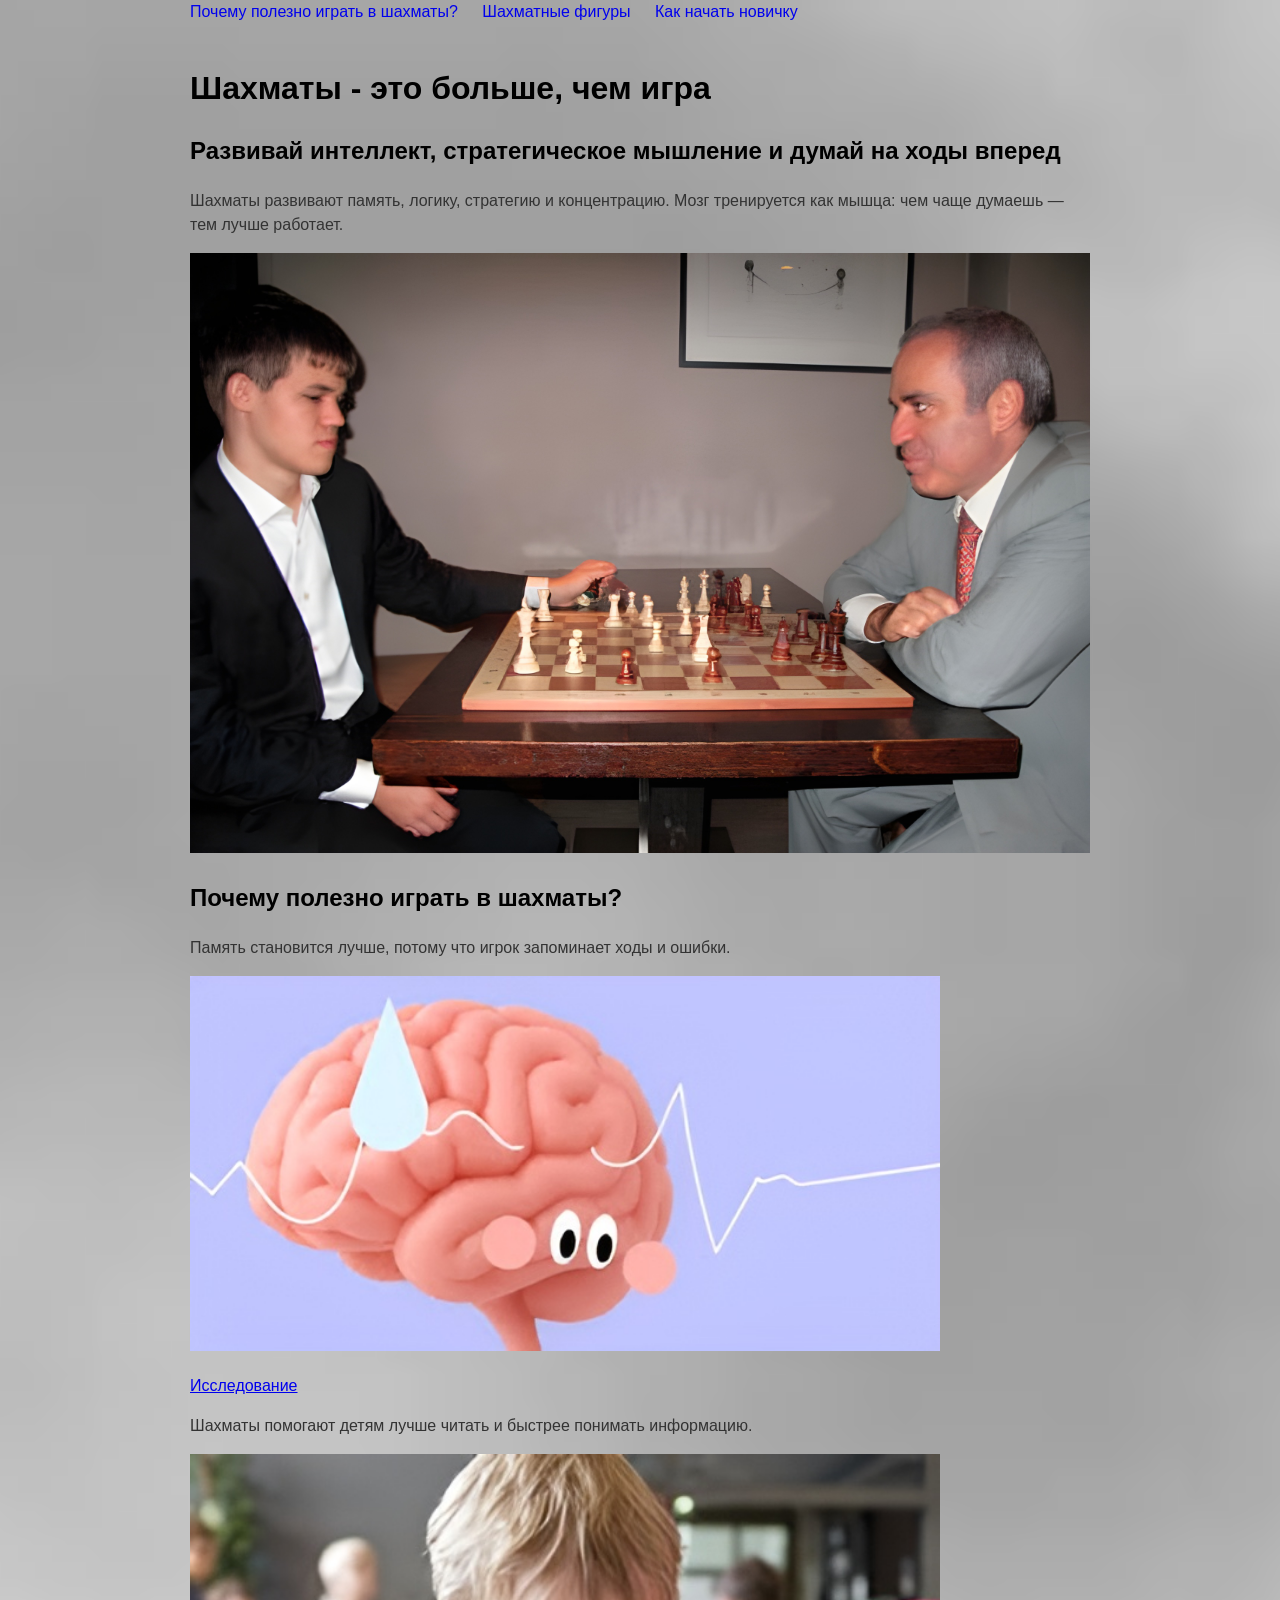
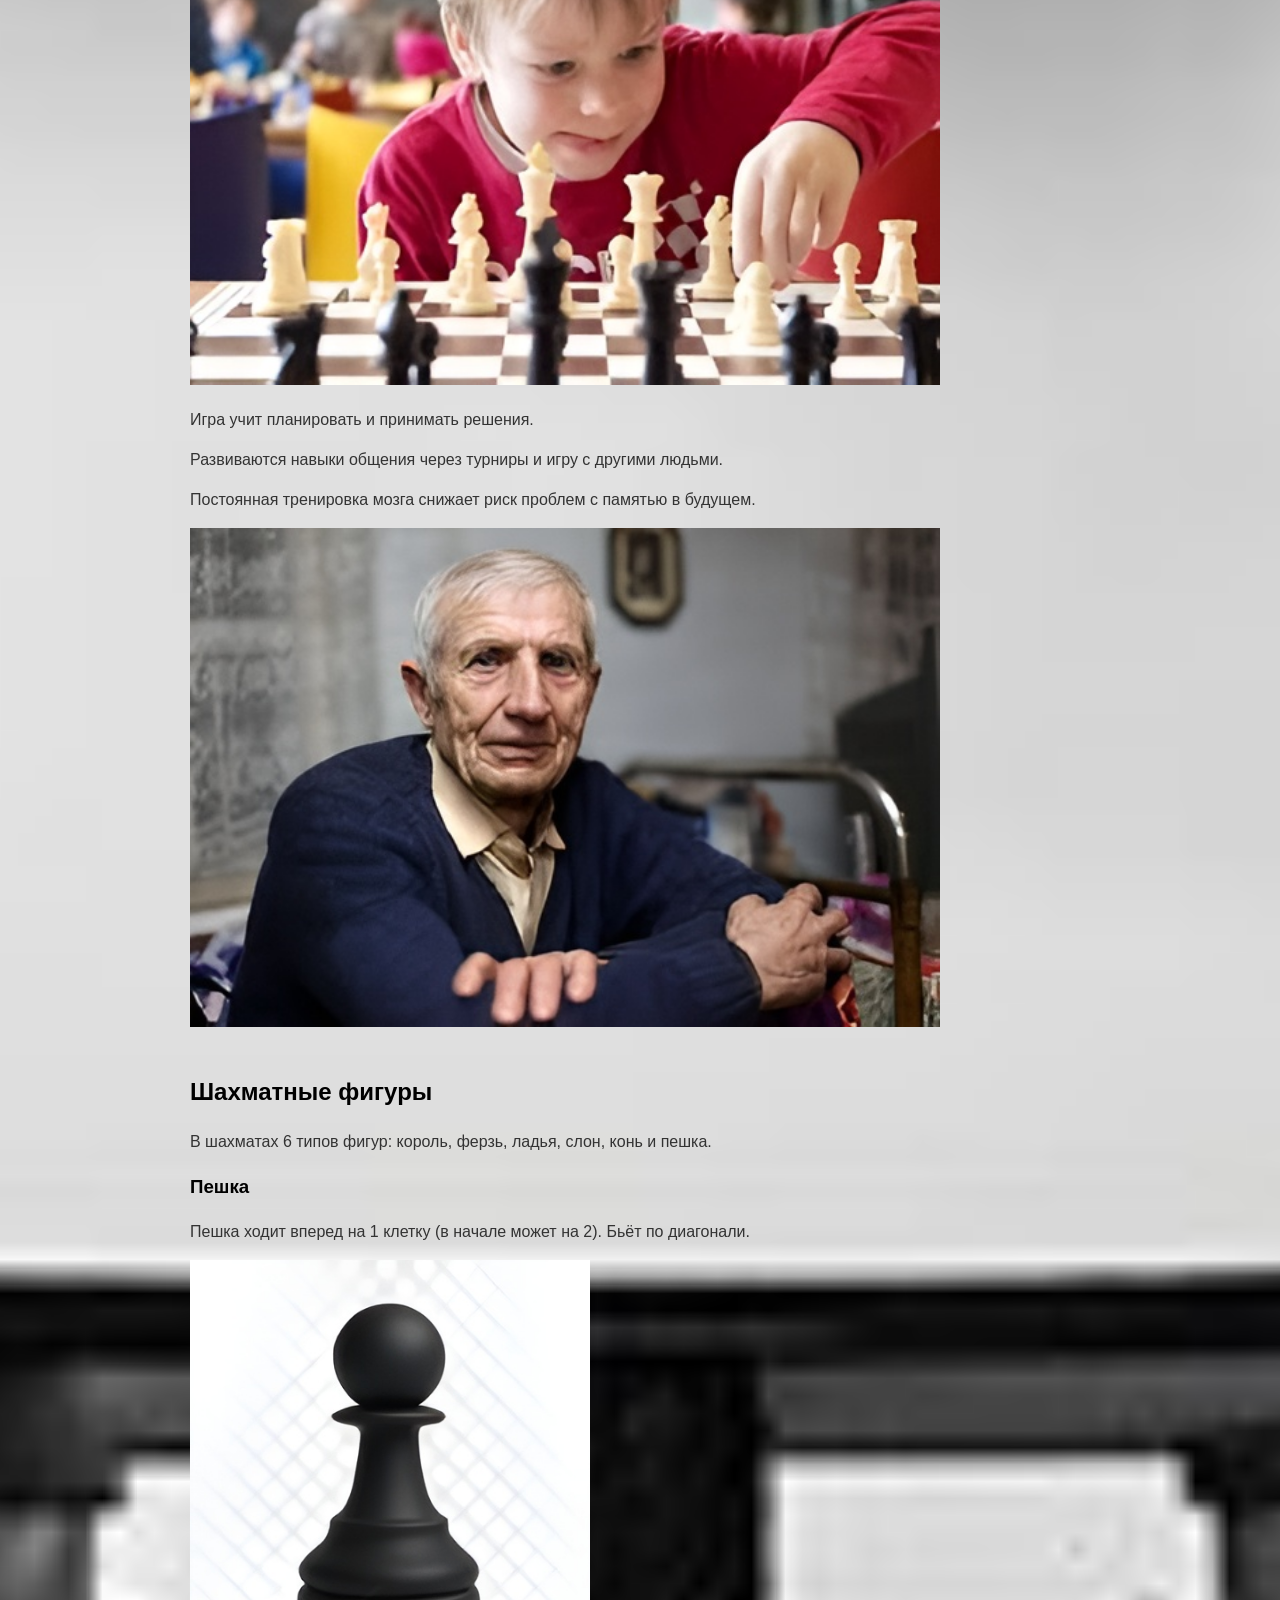
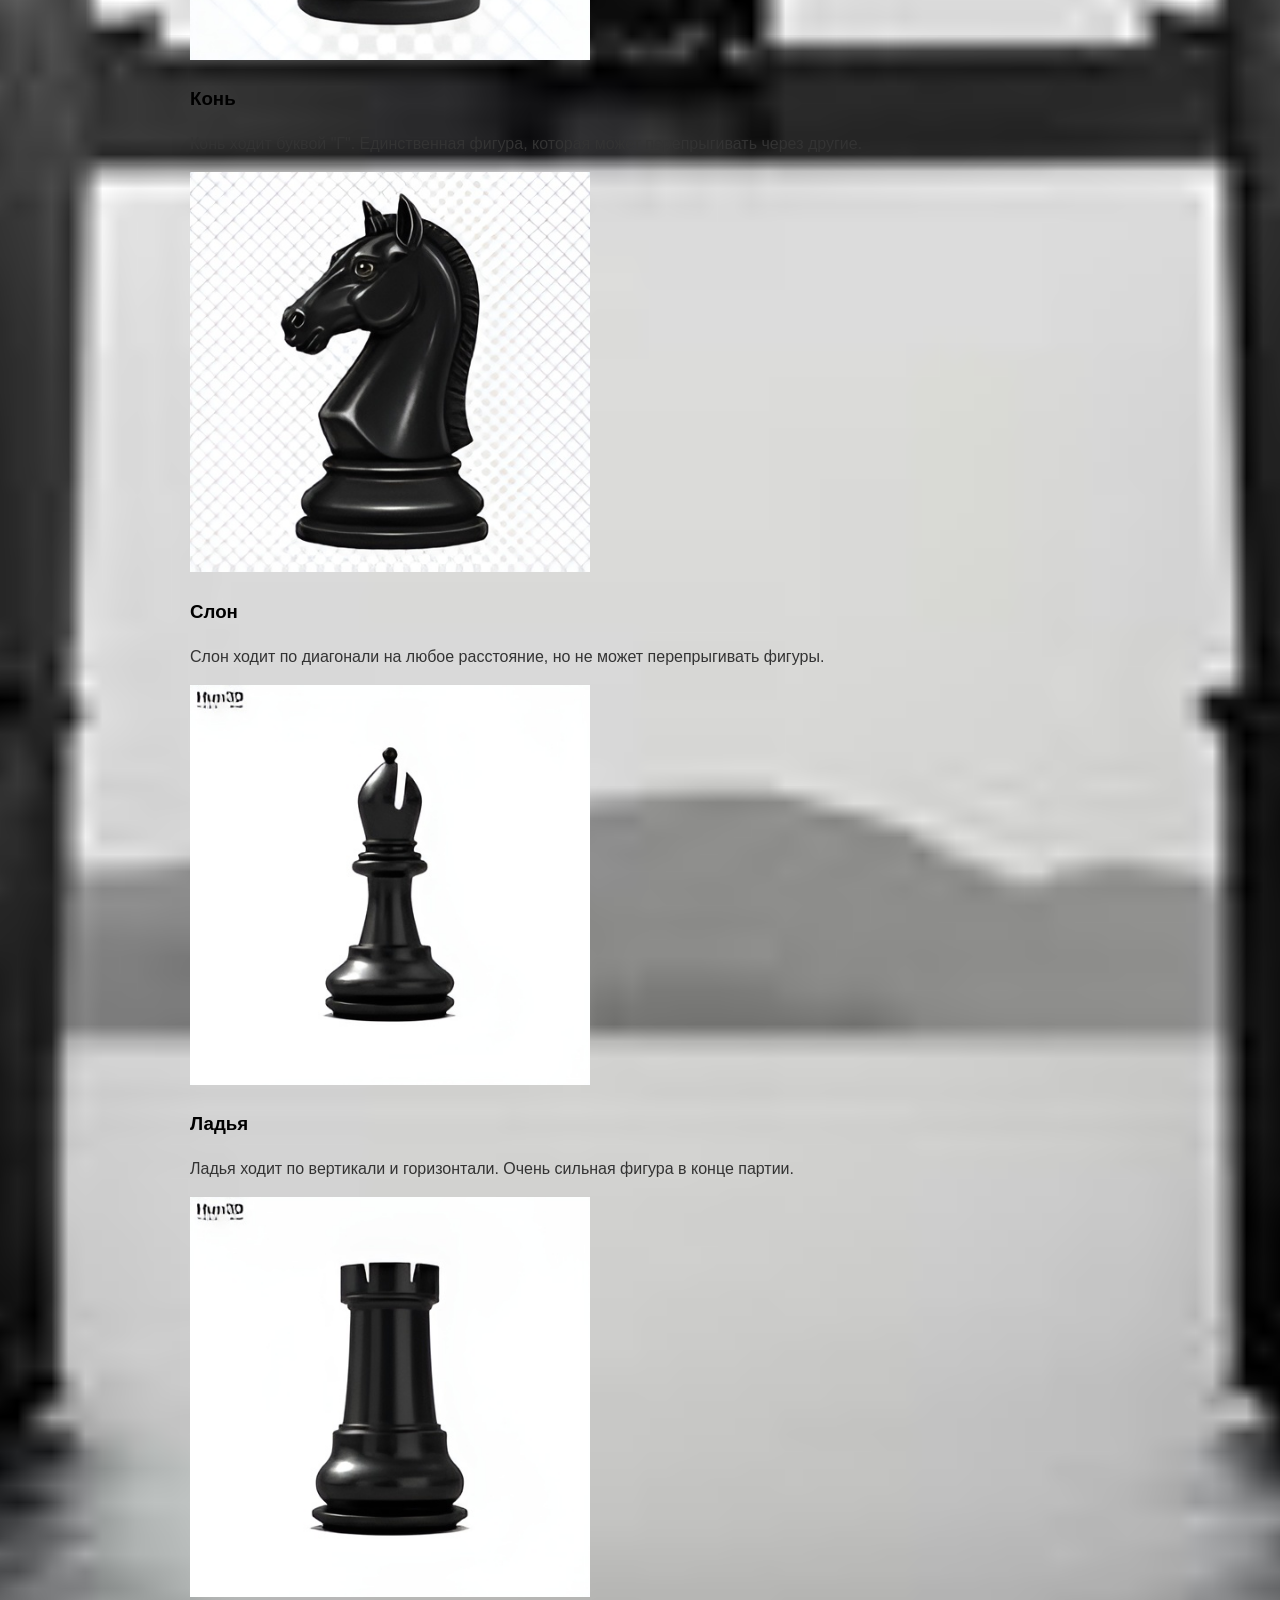
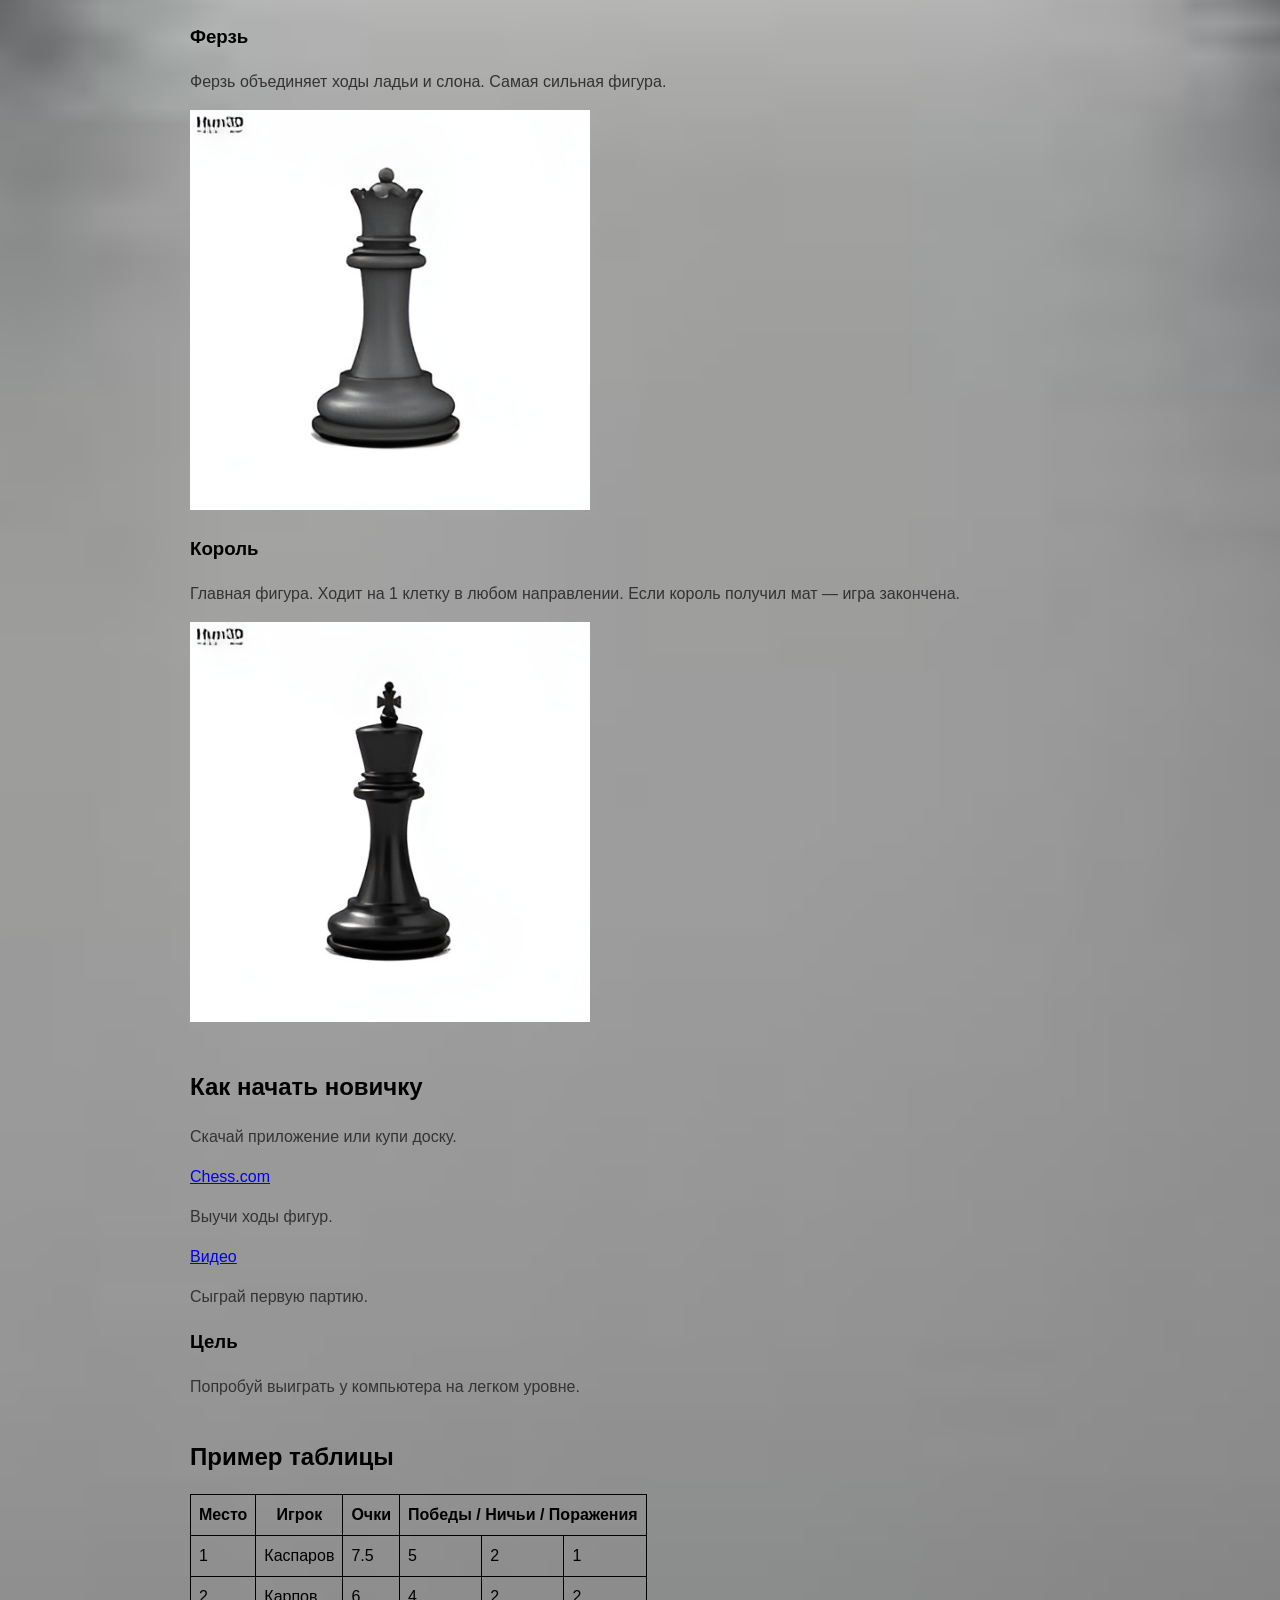
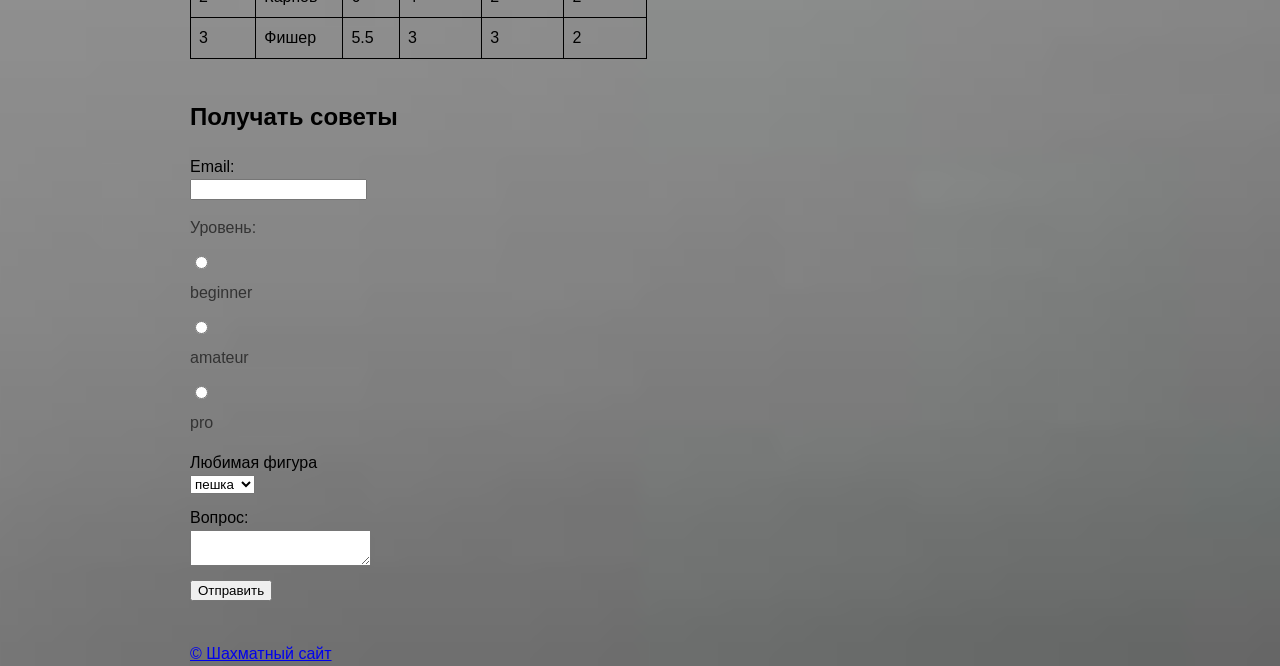
==== commit 4d1adf45: "final version of chess html project" ====
--- a/index.html
+++ b/index.html
@@ -21,6 +21,14 @@
     </header>
 
     <main>
+      <body
+  style="
+    background-image: url('real-one/resources/img-screen-all.jpg');
+    background-size: cover;
+    background-position: center;
+    background-repeat: no-repeat;
+  "
+>
       <p>
         Шахматы развивают память, логику, стратегию и концентрацию. Мозг
         тренируется как мышца: чем чаще думаешь — тем лучше работает.
--- a/style.css
+++ b/style.css
@@ -1,6 +1,15 @@
+.dark-overlay {
+  background:
+    linear-gradient(rgba(0, 0, 0, 0.5), rgba(0, 0, 0, 0.5)),
+    url("real-one/resources/img-screen-all.jpg");
+  background-size: cover;
+  min-height: 100vh;
+}
+
 body {
   font-family: Arial;
   line-height: 1.5;
+  background-color: rgba(0, 0, 0, 0.7);
 }
 
 h1 {
